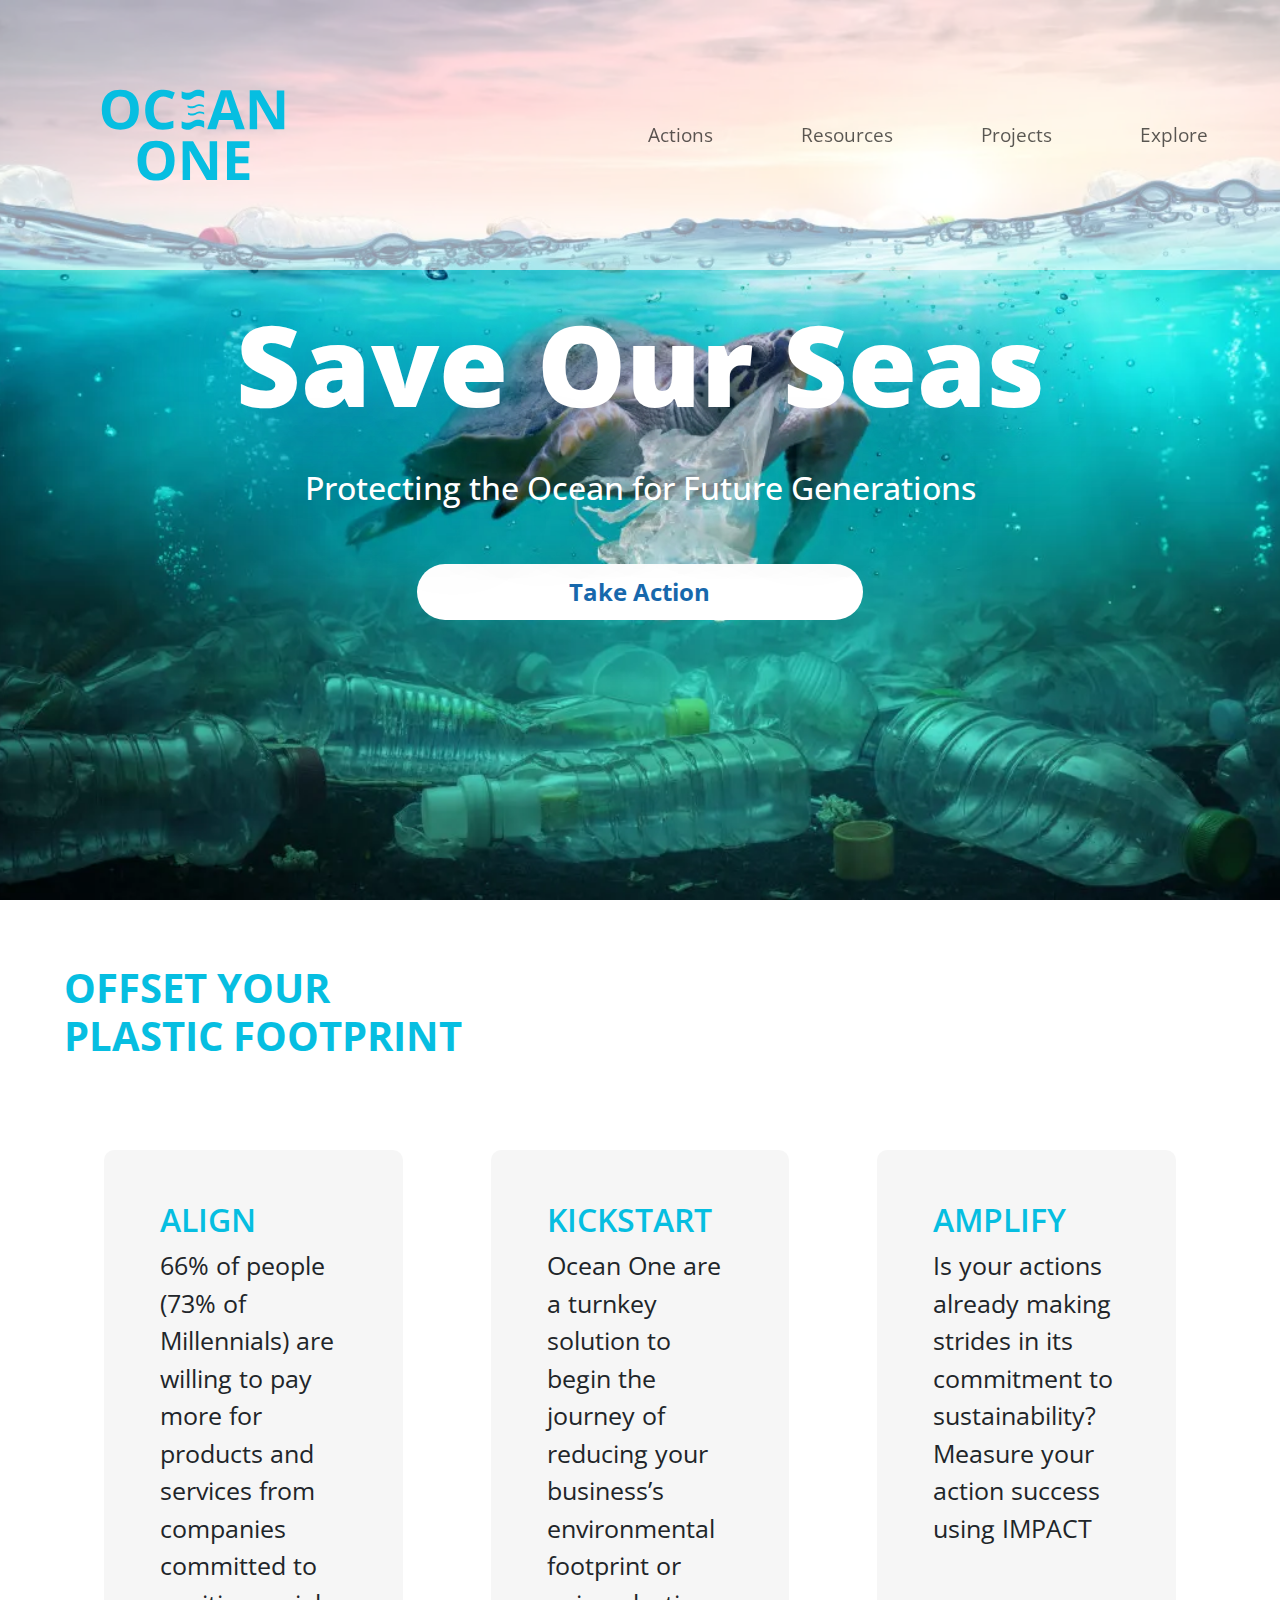
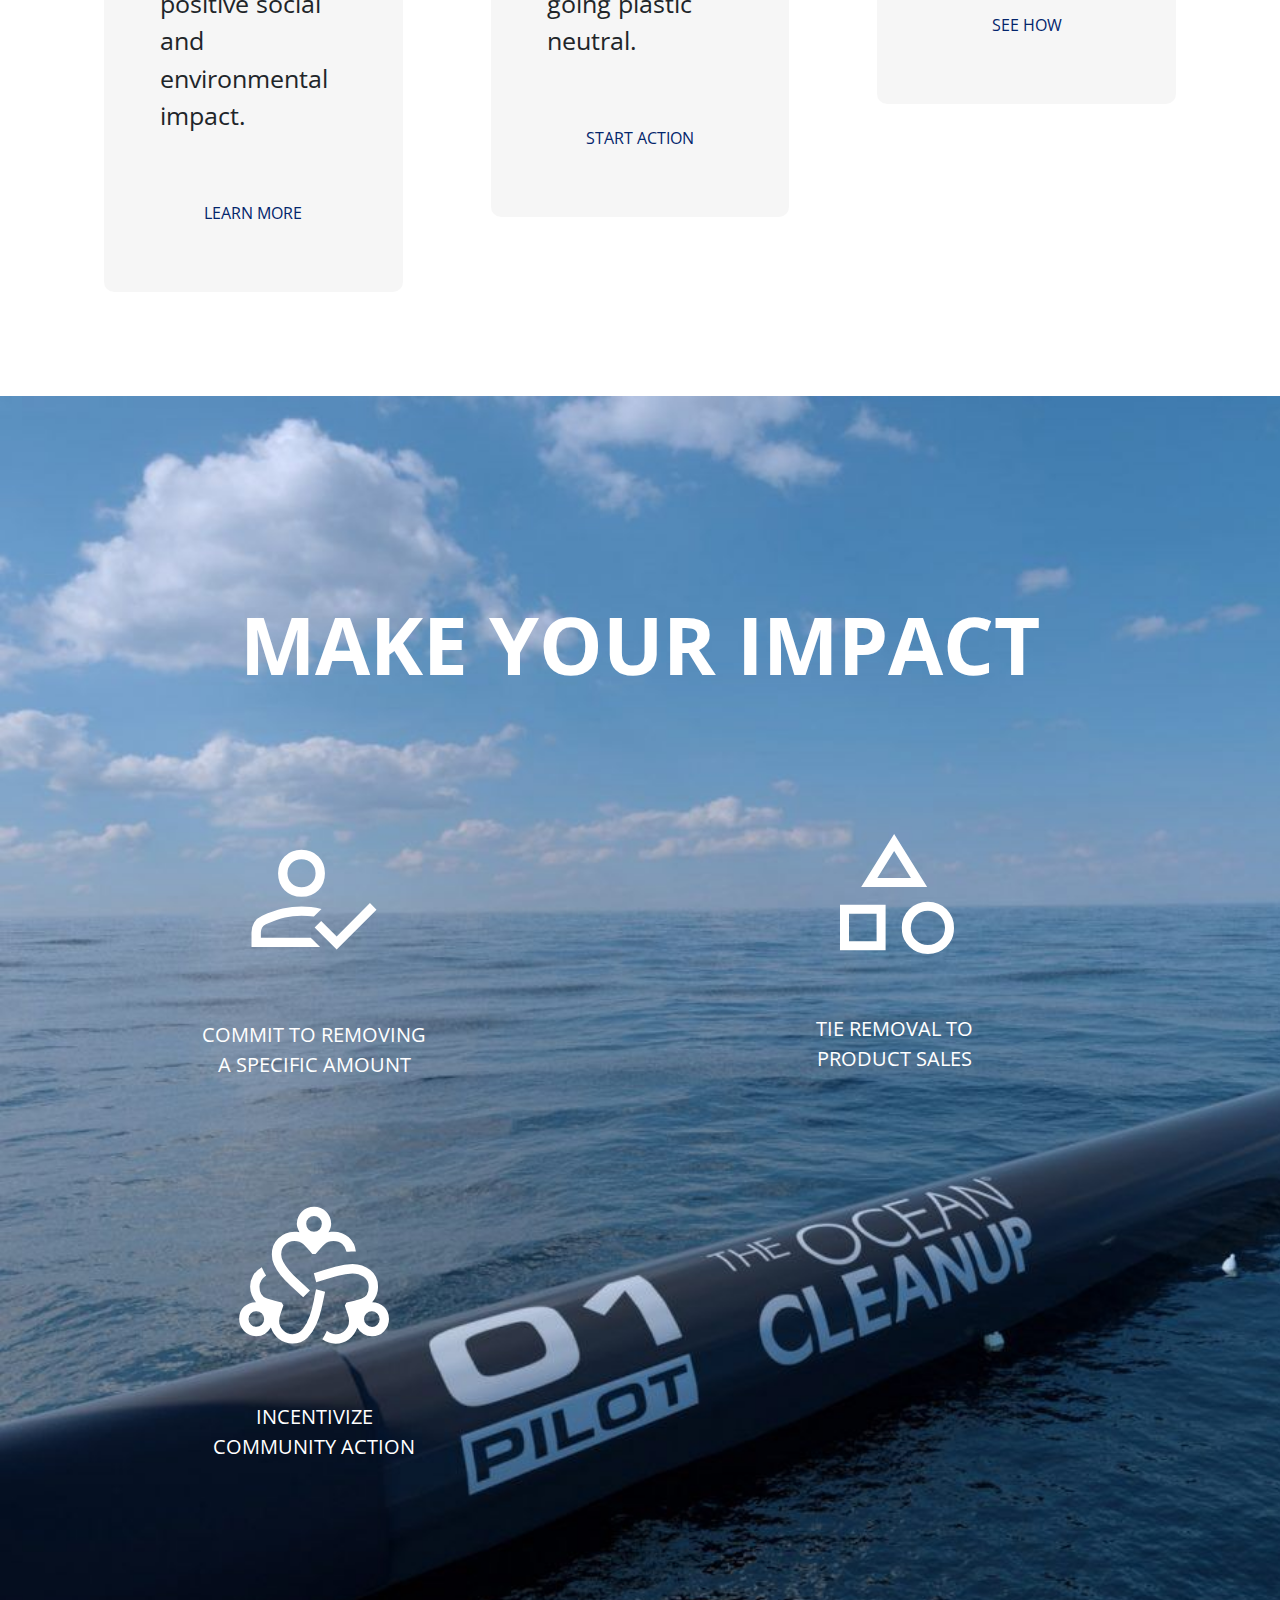
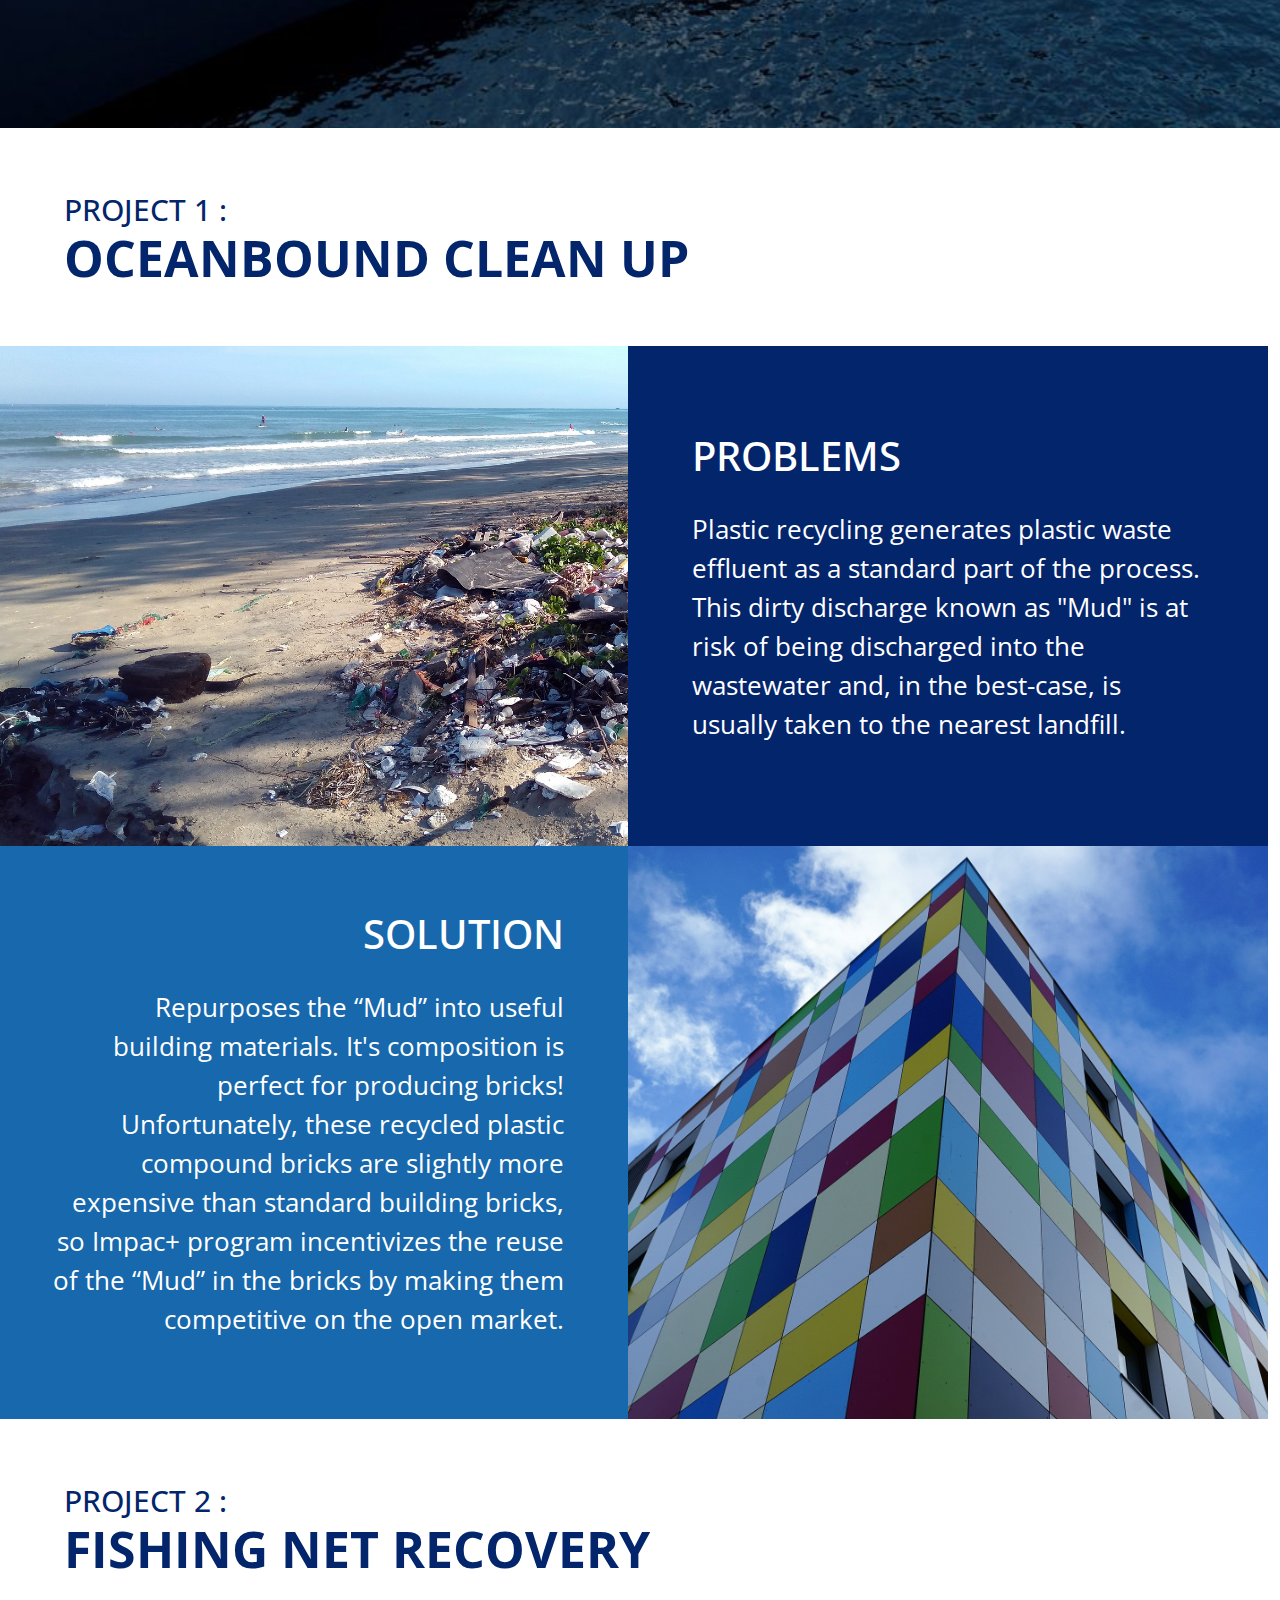
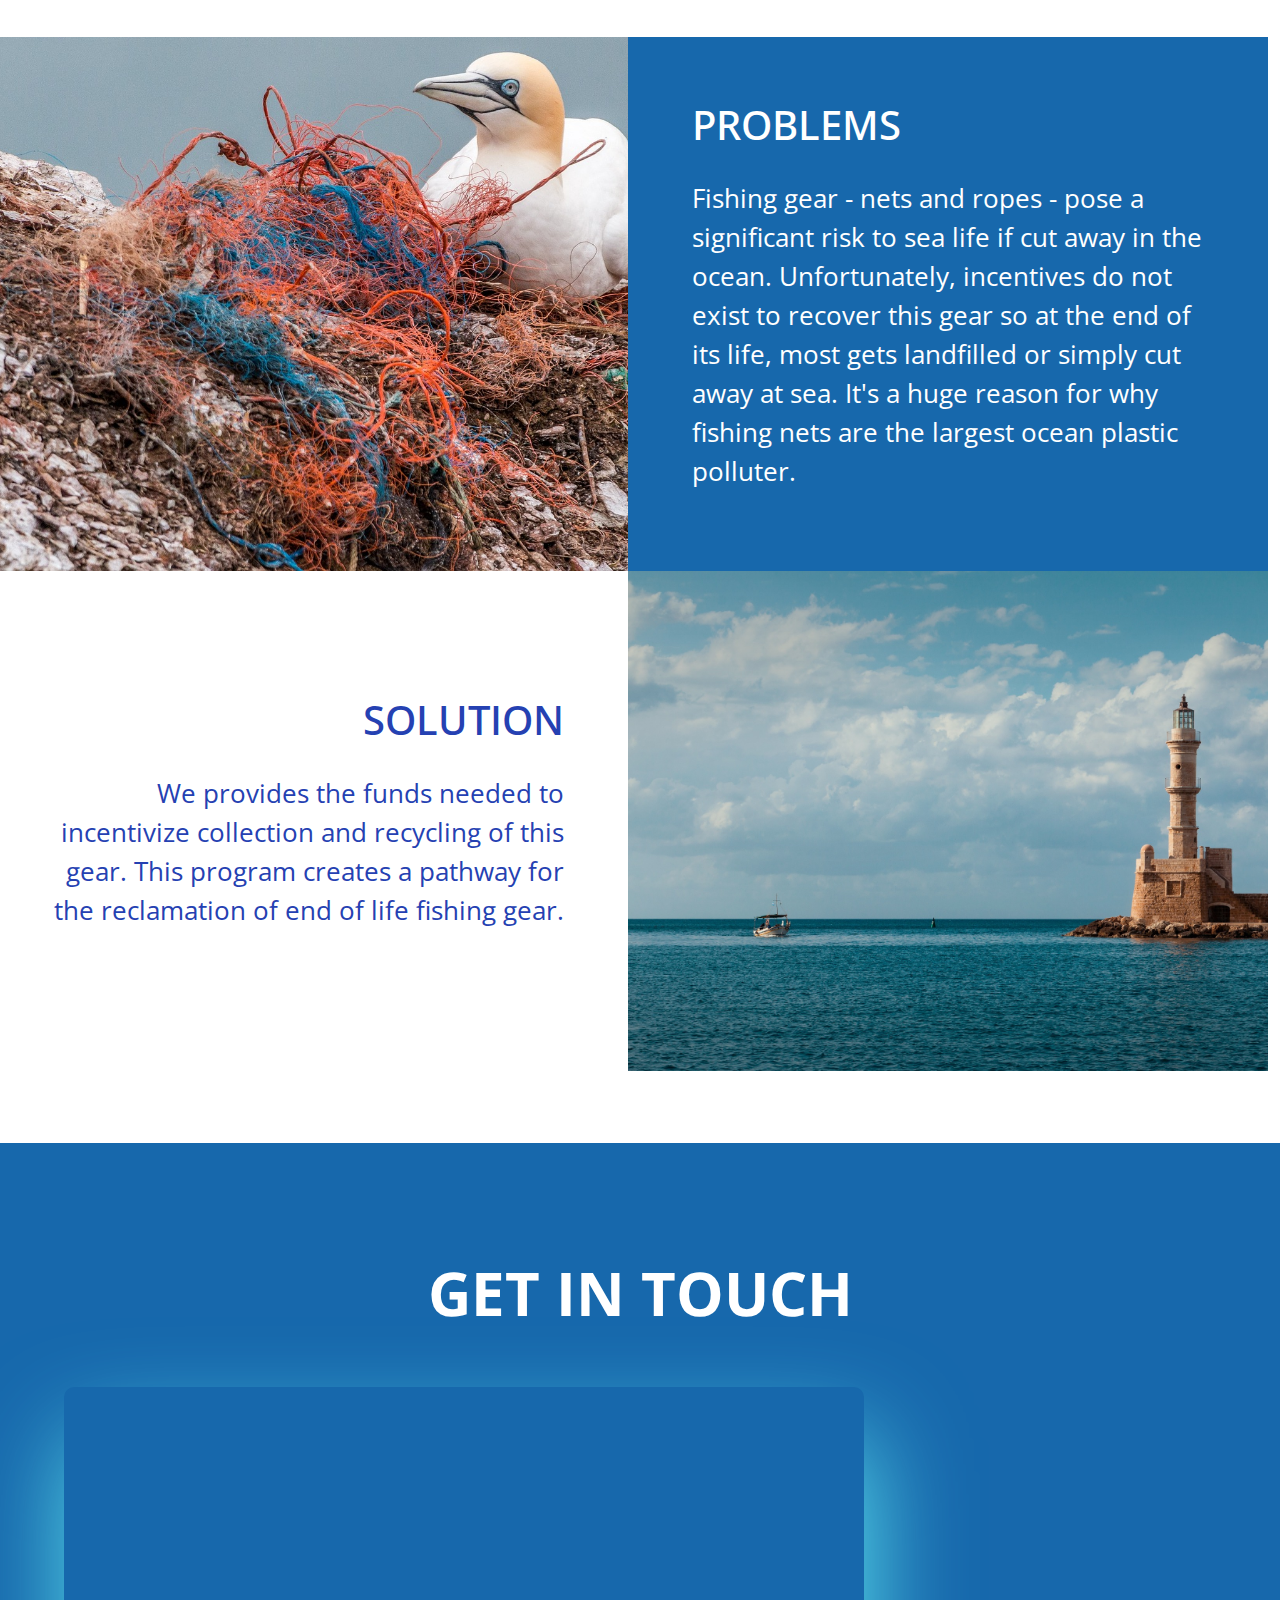
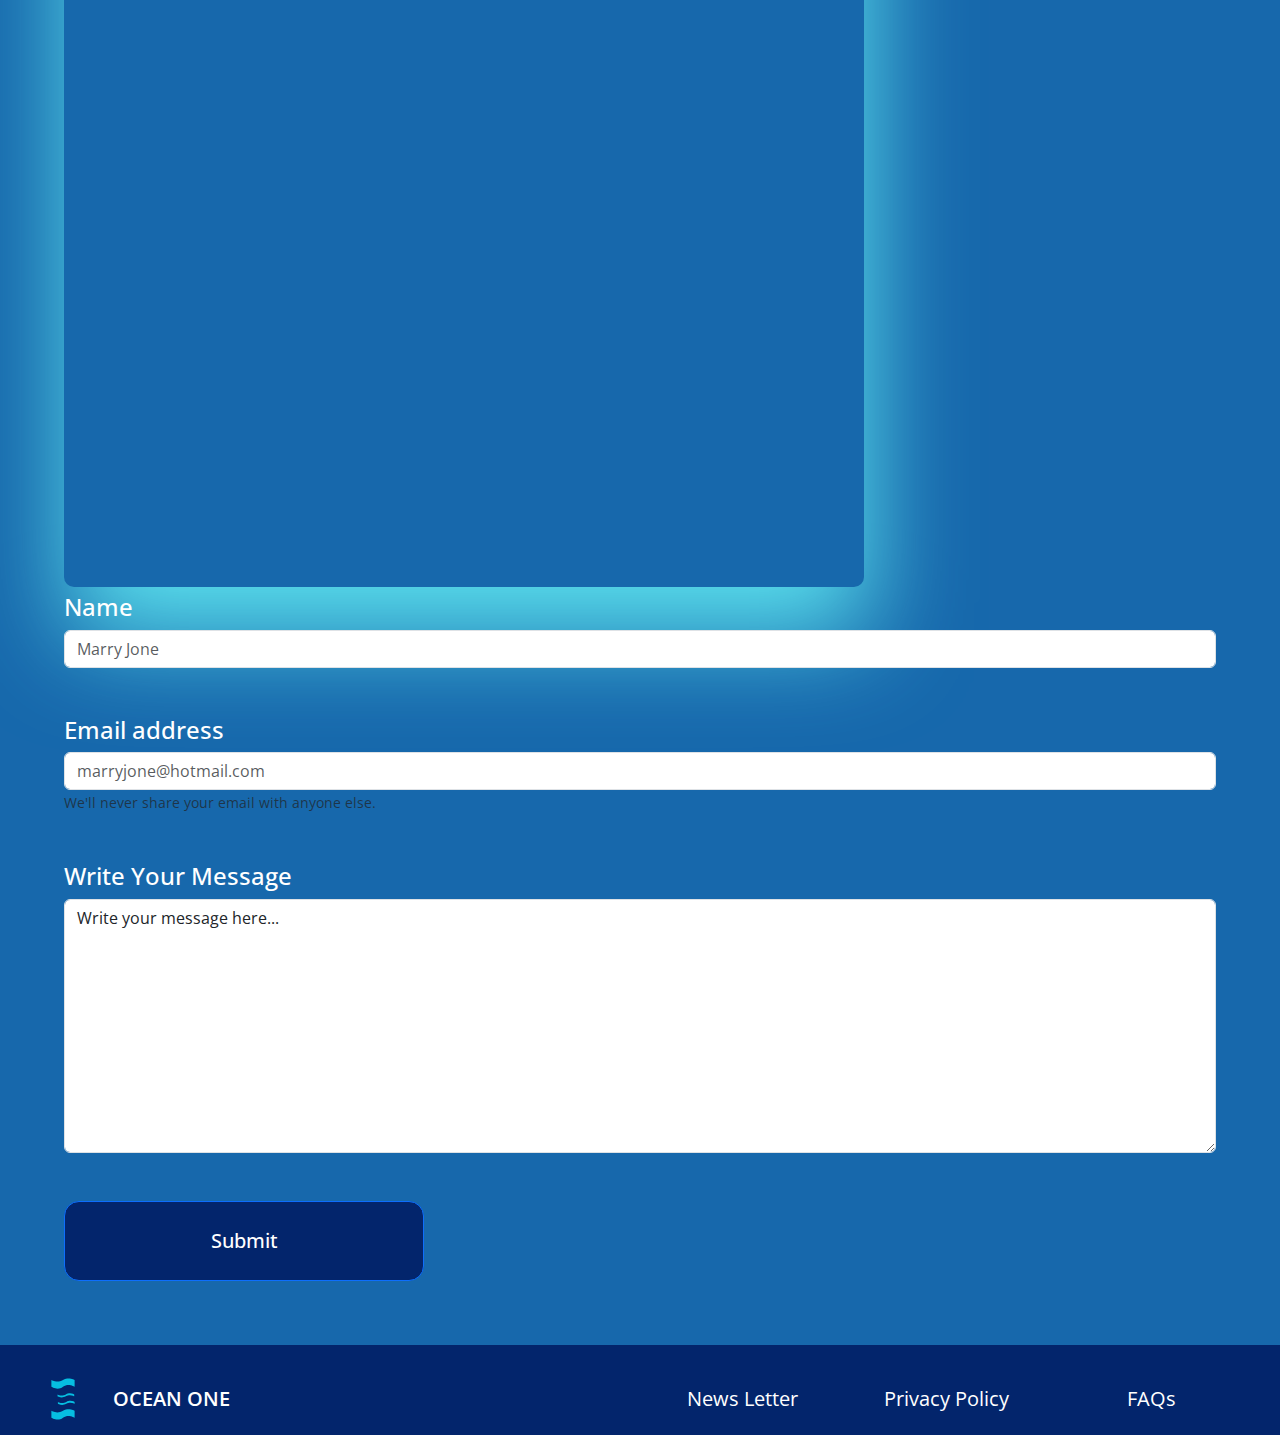
==== index.html @ 425c23d0 "initialize" ====
<!DOCTYPE html>
<html lang="en">

<head>
    <meta charset="UTF-8">
    <meta http-equiv="X-UA-Compatible" content="IE=edge">
    <meta name="viewport" content="width=device-width, initial-scale=1.0">

    <!-- Style -->
    <link rel="stylesheet" href="assets/bootstrap/css/bootstrap.min.css">
    <link rel="stylesheet" href="theme/landingPageStyle.css">
    <link rel="stylesheet" href="theme/section_2.css">
    <link rel="stylesheet" href="theme/section_3.css">
    <link rel="stylesheet" href="theme/section_4.css">
    <link rel="stylesheet" href="theme/section_5.css">
    <link rel="stylesheet" href="https://fonts.googleapis.com/css2?family=Material+Symbols+Outlined:opsz,wght,FILL,GRAD@20..48,100..700,0..1,-50..200" />

    <!-- Favicon -->
    <link rel="shortcut icon" href="assets/logo/small_logo.svg" type="image/x-icon">

    <!-- Font -->
    <link rel="preconnect" href="https://fonts.googleapis.com">
    <link rel="preconnect" href="https://fonts.gstatic.com" crossorigin>
    <link
        href="https://fonts.googleapis.com/css2?family=Open+Sans:ital,wght@0,300;0,400;0,500;0,600;0,700;0,800;1,300;1,400;1,500;1,600;1,700;1,800&display=swap"
        rel="stylesheet">
    <style>
        #my_navbar {
            overflow: hidden;
            background-color: #ffffff93;
            transition: 0.4s;
            position: fixed;
            width: 100%;
            top: 0;
            z-index: 99;
        }

        #my_navbar #logoOceanOne {
            height: 200px;
            transition: 0.4s;
        }
    </style>

    <title>Ocean One: Protecting the Ocean for Future Generations</title>

</head>

<body>
    <div class="sectionOne" id="screenHeight">
        <!-- Navbar -->
        <div class="oceanNavbar sticky-top">
            <nav class="navbar navbar-expand" id="my_navbar">
                <div class="nav navbar-nav">
                    <a class="navbar-brand" href="#">
                        <img src="assets/logo/Logo Ocean One.svg" alt="Ocean one" id="logoOceanOne">
                    </a>
                </div>
                <div class="nav navbar-nav costumMenu">
                    <a class="nav-item nav-link" href="#Actions">Actions</a>
                    <a class="nav-item nav-link" href="#Resources">Resources</a>
                    <a class="nav-item nav-link" href="#Projects">Projects</a>
                    <a class="nav-item nav-link" href="#Explore">Explore</a>
                </div>
            </nav>
        </div>


        <!-- Main Body Section One -->
        <div class="container" id="Home">
            <!-- persuasive Title -->
            <div class="headingBox">
                <div class="title">
                    <p>Save Our Seas</p>

                </div>

                <!-- Desc -->
                <div class="description">
                    <p>Protecting the Ocean for Future Generations</p>

                </div>
            </div>


            <!-- Button -->
            <a href="#Actions" style="text-decoration-line: none;">
                <button class="button">
                    <p>Take Action</p>
                </button>
            </a>
        </div>

    </div>

    <!-- Section Two -->
    <div class="sectionTwo" id="Actions">
        <h1 style="margin: 0 0 50px 0;">OFFSET YOUR <br>PLASTIC FOOTPRINT</h1>
        <div class="row justify-content-center align-items-start g-2">
            <div class="col">
                <button class="btncard">
                    <div class="card">
                        <div class="top">
                            <h2>ALIGN</h2>
                            <p>66% of people (73% of Millennials) are willing to
                                pay more for products and services from companies
                                committed to positive social and environmental impact.</p>
                        </div>
                        <div class="bottom">
                            <p>LEARN MORE</p>
                        </div>
                    </div>
                </button>
            </div>
            <div class="col">
                <button class="btncard">
                    <div class="card">
                        <div class="top">
                            <h2>KICKSTART</h2>
                            <p>Ocean One are a turnkey solution to begin the journey
                                of reducing your business’s environmental footprint
                                or going plastic neutral.</p>
                        </div>
                        <div class="bottom">
                            <p>START ACTION</p>
                        </div>
                    </div>
                </button>
            </div>

            <div class="col">
                <button class="btncard">
                    <div class="card">
                        <div class="top">
                            <h2>AMPLIFY</h2>
                            <p>Is your actions already making strides in its commitment
                                to sustainability? Measure your action success
                                using IMPACT</p>
                        </div>
                        <div class="bottom">
                            <p>SEE HOW</p>
                        </div>
                    </div>
                </button>
            </div>
        </div>
    </div>
    
    <!-- Section 3 -->
    <div class="sectionThree" id="Resources">
        
        <div class="row">
            <h1>MAKE YOUR IMPACT</h1>
        </div>
        <br>
        <br>
        <br>
        <div class="row justify-content-center align-items-between g-2">
            <div class="col">
                <a href="#">
                    <div class="card">
                        <div class="icon">
                            <img src="assets/img/how_to_reg_FILL0_wght400_GRAD0_opsz48.svg" 
                                alt="Regist Icon">
                        </div>
                        <br>
                        <br>
                        <p>
                            COMMIT TO REMOVING <br> A SPECIFIC AMOUNT
                        </p>
                    </div>
                </a>
                
            </div>
            <div class="col">
                <a href="#">
                    <div class="card">
                        <img src="assets/img/category_FILL0_wght400_GRAD0_opsz48.svg" 
                                alt="Product Icon">
                        <br>
                        <br>
                        <p>
                            TIE REMOVAL TO <br> PRODUCT SALES
                        </p>
                    </div>
                </a>
                
            </div>
            <div class="col">
                <a href="#">
                    <div class="card">
                        <img src="assets/img/diversity_2_FILL0_wght400_GRAD0_opsz48.svg" 
                                alt="Regist Icon">
                        <br>
                        <br>
                        <p>
                            INCENTIVIZE <br> COMMUNITY ACTION
                        </p>
                    </div>
                </a>
            </div>
        </div>
    </div>

    <!-- Section 4 -->
    <div class="sectionFour" id="Projects">
        <!-- Project 1 -->
        <div class="heading">
            <h1>PROJECT 1 : <br> <div class="bigger_h1">OCEANBOUND CLEAN UP</div>  </h1>
        </div>

        <div class="row">
            <div class="col img1"></div>
            <div class="col project l r1">
                <h2>PROBLEMS</h2>
                <p>Plastic recycling generates plastic waste effluent as a standard part 
                    of the process. This dirty discharge known as "Mud" is at risk of being 
                    discharged into the wastewater and, in the best-case, is usually taken 
                    to the nearest landfill.</p>
            </div>
        </div>
        <div class="row">
            <div class="col project r r2">
                <h2>SOLUTION</h2>
                <p>Repurposes the “Mud” into useful building materials. It's composition is 
                    perfect for producing bricks! Unfortunately, these recycled plastic 
                    compound bricks are slightly more expensive than standard building 
                    bricks, so Impac+ program incentivizes the reuse of the “Mud” in 
                    the bricks by making them competitive on the open market.</p>
            </div>
            <div class="col img2"></div>
        </div>

        <!-- Project 2 -->
        <div class="heading">
            <h1>PROJECT 2 : <br> <div class="bigger_h1">FISHING NET RECOVERY</div>  </h1>
        </div>

        <div class="row">
            <div class="col img3"></div>
            <div class="col project l r3">
                <h2>PROBLEMS</h2>
                <p>Fishing gear - nets and ropes - pose a significant risk to sea life if 
                    cut away in the ocean. Unfortunately, incentives do not exist to recover 
                    this gear so at the end of its life, most gets landfilled or simply 
                    cut away at sea. It's a huge reason for why fishing nets are the largest 
                    ocean plastic polluter.</p>
            </div>
        </div>
        <div class="row">
            <div class="col project r r4">
                <h2>SOLUTION</h2>
                <p>We provides the funds needed to incentivize collection and recycling of 
                    this gear. This program creates a pathway for the reclamation of end 
                    of life fishing gear.</p>
            </div>
            <div class="col img4"></div>
        </div>
    </div>

    <br>
    <br>
    <br>

    <!-- Section 5 -->
    <div class="sectionFive" id="Explore">
        <div class="title">
            <h1>GET IN TOUCH</h1>
        </div>

        <div class="row">
            <div class="col">
                <iframe src="https://www.google.com/maps/embed?pb=!1m18!1m12!1m3!1d253862.07591608533!2d106.56645034215134!3d-6.184928810497612!2m3!1f0!2f0!3f0!3m2!1i1024!2i768!4f13.1!3m3!1m2!1s0x2e69f428c455d5cd%3A0x1813f5f9363bcd6!2sCoordinating%20Ministry%20for%20Maritime%20%26%20Investment%20Affairs!5e0!3m2!1sen!2sid!4v1683366773377!5m2!1sen!2sid" 
                    width="800" 
                    height="800" 
                    style="border:0;" 
                    allowfullscreen="" 
                    loading="lazy" 
                    referrerpolicy="no-referrer-when-downgrade">
                </iframe>
            </div>

            <div class="col">
                <form>
                    <div class="form-group">
                        <label for="Name"><h2>Name</h2></label>
                        <input type="text" class="form-control" placeholder="Marry Jone">
                    </div>
                    <br><br>

                    <div class="form-group">
                      <label for="Email"><h2>Email address</h2></label>
                      <input type="email" class="form-control" id="Email" 
                      aria-describedby="emailHelp" placeholder="marryjone@hotmail.com">
                      <small id="emailHelp" 
                      class="form-text text-muted"
                      >We'll never share your email with anyone else.</small>
                    </div>
                    <br><br>

                    <div class="form-group">
                        <label for="Message"><h2>Write Your Message</h2> </label>
                        <textarea name="Message" 
                            class="form-control"
                            id="Message" 
                            cols="30" 
                            rows="10"
                            form="contactUsForm">Write your message here...
                        </textarea>
                    </div>
                    <br><br>

                    <button type="submit" class="btn btn-primary"><p>Submit</p></button>

                  </form>
            </div>
        </div>
    </div>
    <div class="footer">
        <div class="row">
            <div class="col">
                <div class="Brand">
                    <div class="logo">
                        <img src="assets/logo/small_logo.svg" alt="">
                    </div>
                    <p>OCEAN ONE</p>
                </div>
            </div>
            <div class="col">
                <div class="row">
                    <div class="col">
                        <div class="menu">
                            <a href="#">
                                <p>News Letter</p>
                            </a>
                        </div>
                    </div>
                    <div class="col">
                        <div class="menu">
                            <a href="#">
                                <p>Privacy Policy</p>
                            </a>
                        </div>
                    </div>
                    <div class="col">
                        <div class="menu">
                            <a href="#">
                                <p>FAQs</p>
                            </a>
                        </div>
                    </div>
                </div>
            </div>
        </div>
    </div>



    <!-- Script -->
    <script>
        let screeenHeight = screen.height;
        document.getElementById("screenHeight").style.height = screeenHeight + "px";

        window.onscroll = function () { scrollFunction() };

        function scrollFunction() {
            if (document.body.scrollTop > 80 || document.documentElement.scrollTop > 80) {
                document.getElementById("my_navbar").style.paddingTop = "0px";
                document.getElementById("my_navbar").style.paddingBottom = "0px";
                document.getElementById("my_navbar").style.backgroundColor = "#ffffff";

                document.getElementById("logoOceanOne").style.height = "70px";
            } else {
                document.getElementById("my_navbar").style.paddingTop = "30px";
                document.getElementById("my_navbar").style.paddingBottom = "30px";
                document.getElementById("my_navbar").style.backgroundColor = "#ffffff93";


                document.getElementById("logoOceanOne").style.height = "200px";
            }
        }


    </script>
</body>

</html>
---- theme/landingPageStyle.css ----
:root {
    --RoyalBlue: #03256c;
    --PersianBlue: #2541B2;
    --GreenBlue: #1768AC;
    --Aero: #06BEE1;
    --White: #FFFFFF;
}

* {
    font-family: 'Open Sans', sans-serif;
}

.oceanNavbar{
    background-color: rgba(255, 255, 255, 0.577);
    z-index: 3;
}

.oceanNavbar .navbar{
    width: 100%;
    justify-content: space-between;
    padding: 30px;
    padding-left: 5%;
    padding-right: 5%;
}

.oceanNavbar .navbar .costumMenu{
    width: 50%;
    justify-content: space-between;
    font-size: larger;
}

.oceanNavbar .navbar .costumMenu a:hover{
    color: var(--Aero);
    transition: 0.4s;
}

.sectionOne {
    background-image: url("../assets/img/ocean-plastic.webp");
    background-repeat: no-repeat;
    background-position: top;
    background-size: cover;
    width: 100%;

    display: flex;
    align-items: center;
    justify-content: center;
}


.sectionOne .container{
    color: var(--White);
}

.sectionOne .container .title{
    text-align: center;
    font-weight: 700;
    font-size: 3rem;
    text-shadow: 2px 2px 100px var(--RoyalBlue);
}

.sectionOne .container .description{
    text-align: center;
    font-weight: 500;
    font-size: 1rem;
    text-shadow: 2px 2px 100px var(--RoyalBlue);
    
}

.sectionOne .container .button{
    padding: 10px;
    width: 40%;
    background: var(--White);
    color: var(--GreenBlue);
    border-radius: 30px;
    border: 0px;
    margin-top: 4svw;
    margin-left: auto;
    margin-right: auto;
    text-align: center;
    display: block;
}

.sectionOne .container .button:hover{
    background: var(--Aero);
    color: var(--White);
    transition: 0.3s;
}

.sectionOne .container .button p{
    margin: 0;
    font-weight: 700;
    font-size: 1.5rem;
    
}

@media (min-width: 750px){
    .sectionOne .container .title{
        text-align: center;
        font-weight: 700;
        font-size: 5rem;
        text-shadow: 2px 2px 100px var(--RoyalBlue);
    }
    
    .sectionOne .container .description{
        text-align: center;
        font-weight: 500;
        font-size: 2rem;
        text-shadow: 2px 2px 100px var(--RoyalBlue);
        
    }
}

@media (min-width: 1000px){
    .sectionOne .container .title{
        text-align: center;
        font-weight: 800;
        font-size: 7rem;
        text-shadow: 2px 2px 100px var(--RoyalBlue);
    }
    
    .sectionOne .container .description{
        text-align: center;
        font-weight: 500;
        font-size: 2rem;
        text-shadow: 2px 2px 100px var(--RoyalBlue);
        
    }
}

.material-symbols-outlined {
    font-variation-settings:
    'FILL' 0,
    'wght' 400,
    'GRAD' 0,
    'opsz' 48
  }
---- theme/section_2.css ----
:root {
    --RoyalBlue: #03256c;
    --PersianBlue: #2541B2;
    --GreenBlue: #1768AC;
    --Aero: #06BEE1;
    --White: #FFFFFF;
}

* {
    font-family: 'Open Sans', sans-serif;
}

.sectionTwo{
    width: 100%;
    padding: 5%;
}

.sectionTwo h1 {
    font-weight: 700;
    color: var(--Aero);
}

.sectionTwo h2 {
    font-weight: 600;
    color: var(--Aero);
}

.sectionTwo .btncard{
    height: fit-content;
    background-color: #f0f0f098;
    border: 0;
    border-radius: 10px;
    
    margin: 40px;    
    
}

.sectionTwo .btncard:hover{
    transition: 0.7s;
    background-color: var(--White);
}

.sectionTwo .btncard .card{
    text-align: left;
    background-color: transparent;
    border: 0;
    padding: 50px;
    height: fit-content;
    display: flex wrap;
    justify-content: space-between;

    min-height: 500px;

}

.sectionTwo .btncard .card .top{
    font-size: 25px;
    margin-bottom: 50px;
}

.sectionTwo .btncard .card .bottom{
    text-align: center;
    color: var(--RoyalBlue);
}

.sectionTwo .card p.desc{
    text-align: center;
}
---- theme/section_3.css ----
:root {
    --RoyalBlue: #03256c;
    --PersianBlue: #2541B2;
    --GreenBlue: #1768AC;
    --Aero: #06BEE1;
    --White: #FFFFFF;
}

* {
    font-family: 'Open Sans', sans-serif;
}

.sectionThree{
    background: url("../assets/img/OceanCleanUp.jpg");
    background-size: cover;
    background-repeat: no-repeat;

    padding: 5%;
    padding-top: 200px;
    padding-bottom: 200px;

    display: flex;
    justify-content: center;
    align-items: center;
    flex-direction: column;

}

.sectionThree h1{
    color: var(--White);
    font-weight: 700;
    font-size: 5rem;
}

.sectionThree .card{
    background-color: transparent;
    border: 0;
    align-content: center;
    text-align: center;
    padding: 50px;
    width: 500px;
    border-radius: 10px;
}

.sectionThree .card:hover{
    background-color: #ffffff20;
    transition: 0.5s;
}

.sectionThree .card p{
    font-size: 20px;
    color: var(--White);
}

.sectionThree a {
    text-decoration: none; 
}



.sectionThree .row{
    display: flex;
    align-content: stretch;
    justify-content: space-evenly;
}

.icon{
    fill: var(--White);
}
---- theme/section_4.css ----
:root {
    --RoyalBlue: #03256c;
    --PersianBlue: #2541B2;
    --GreenBlue: #1768AC;
    --Aero: #06BEE1;
    --White: #FFFFFF;
}

* {
    font-family: 'Open Sans', sans-serif;
}

.sectionFour{
    background-color: var(--White);
    padding: 0;
    width: 100%;
}

.sectionFour .row{
    min-height: 500px;
    width: 100%;
    display: flex;
    flex-wrap: nowrap;
}

.sectionFour .col{
    display: flex;
    flex-flow: column wrap;
    align-content: center;
    justify-content: center;
    padding: 5%;
}

.sectionFour .heading{
    padding: 5%;
    padding-bottom: 50px;
}

.sectionFour h1{
    color: var(--RoyalBlue);
    font-weight: 500;
    font-size: 30px;
}

.sectionFour h1 .bigger_h1{
    color: var(--RoyalBlue);
    font-weight: 700;
    font-size: 50px;
}

.sectionFour h2 {
    margin-bottom: 30px;
    font-weight: 550;
    font-size: 40px;
}

.project{
    width: 100%;
    color: var(--White);
    font-size: 26px;
}

.r{
    text-align: right;
}

.l{
    text-align: left;
}

.r1{background-color: var(--RoyalBlue);}
.r2{background-color: var(--GreenBlue);}
.r3{background-color: var(--GreenBlue);}
.r4{
    background-color: var(--White);
    color: var(--PersianBlue);
}

.img1{
    background: url(../assets/img/pollution-g59bf15a02_1920.jpg);
    background-repeat: no-repeat;
    background-size: cover;
}

.img2{
    background: url(../assets/img/brick_4k-g2e45e7101_1920.jpg);
    background-repeat: no-repeat;
    background-size: cover;
}

.img3{
    background: url(../assets/img/safety-net-g980630d9d_1280.jpg);
    background-repeat: no-repeat;
    background-size: cover;
}

.img4{
    background: url(../assets/img/lighthouse-g6a653c1ff_1920.jpg);
    background-repeat: no-repeat;
    background-size: cover;
}
---- theme/section_5.css ----
:root {
    --RoyalBlue: #03256c;
    --PersianBlue: #2541B2;
    --GreenBlue: #1768AC;
    --Aero: #06BEE1;
    --White: #FFFFFF;
}

* {
    font-family: 'Open Sans', sans-serif;
}

.sectionFive{
    background-color: var(--GreenBlue);
    color: white;
    padding: 5%;
}

.sectionFive h1{
    font-weight: 700;
    font-size: 60px;
}

.sectionFive .title{
    width: 100%;
    padding: 50px;
    text-align: center;
}

.sectionFive iframe{
    box-shadow: 5px 50px 100px #5ce2ee;
    border-radius: 10px;
}

.sectionFive h2{
    font-size: 24px;
}

.sectionFive button{
    font-size: 20;
    padding: 24px;
    width: 360px;
    border-radius: 15px;
    background-color: var(--RoyalBlue);
}

.sectionFive button:hover{
    background-color: var(--Aero);
    transition: 0.5s;
}

.sectionFive button p{
    margin: 0px;
    font-size: 20px;
    font-weight: 500;
}

.footer{
    padding: 3%;
    padding-bottom: 4%;
    background-color: var(--RoyalBlue);
    height: 5rem;
    color: white;
    font-size: 20px;
}

.footer .row{
    align-self: center;
}

.footer .Brand{
    display: flex;
    flex-direction: row;
    align-content: center;
    align-self: center;
}

.footer .Brand p{
    font-weight: 600;
    margin: 0;
    margin-left: 25px;
}

.footer .logo{
    width: 50px;
    height: 50px;
}

.footer .logo img{
    z-index: 99;
    position: relative;
    transform: translateY(-10px);
}

.footer .menu{
    text-align: center;
}

.footer .menu a{
    text-decoration: none;
    color: white;
}

.footer .menu a:hover{
    text-decoration: none;
    color: var(--Aero);
}
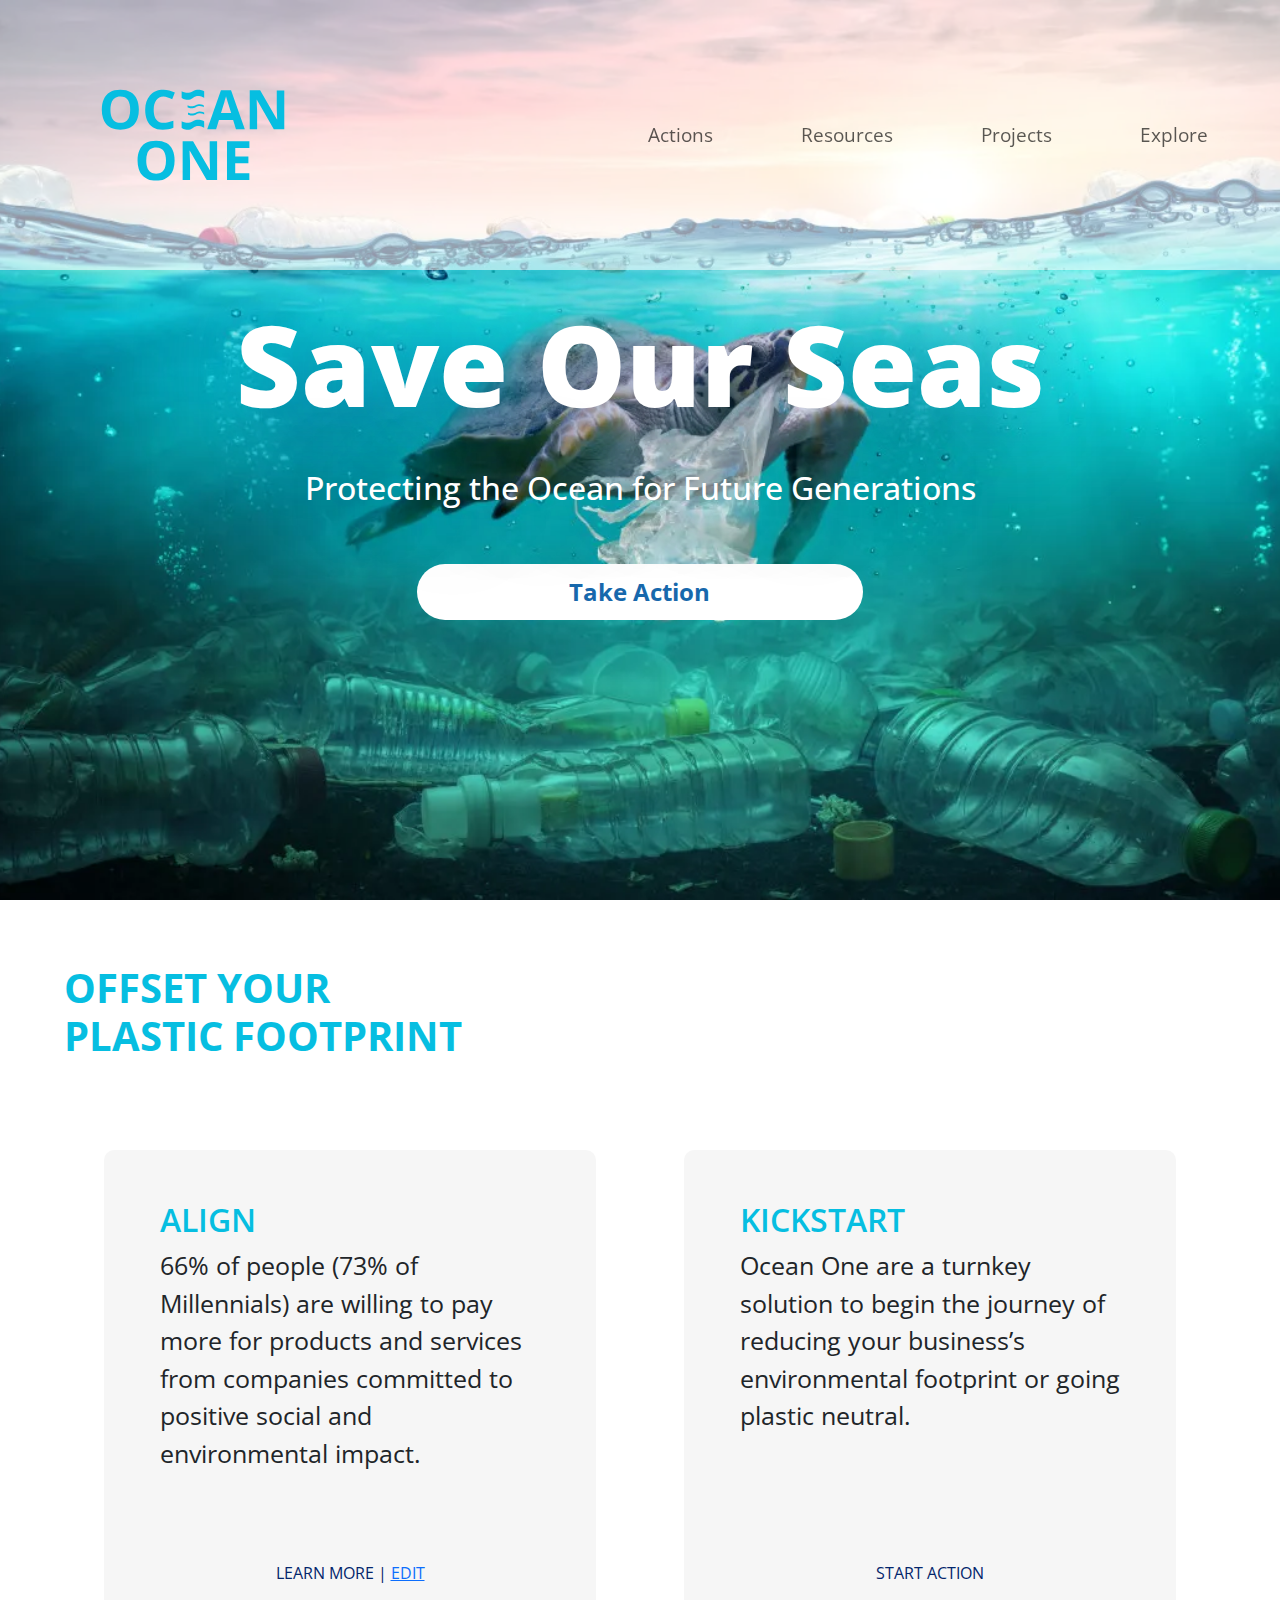
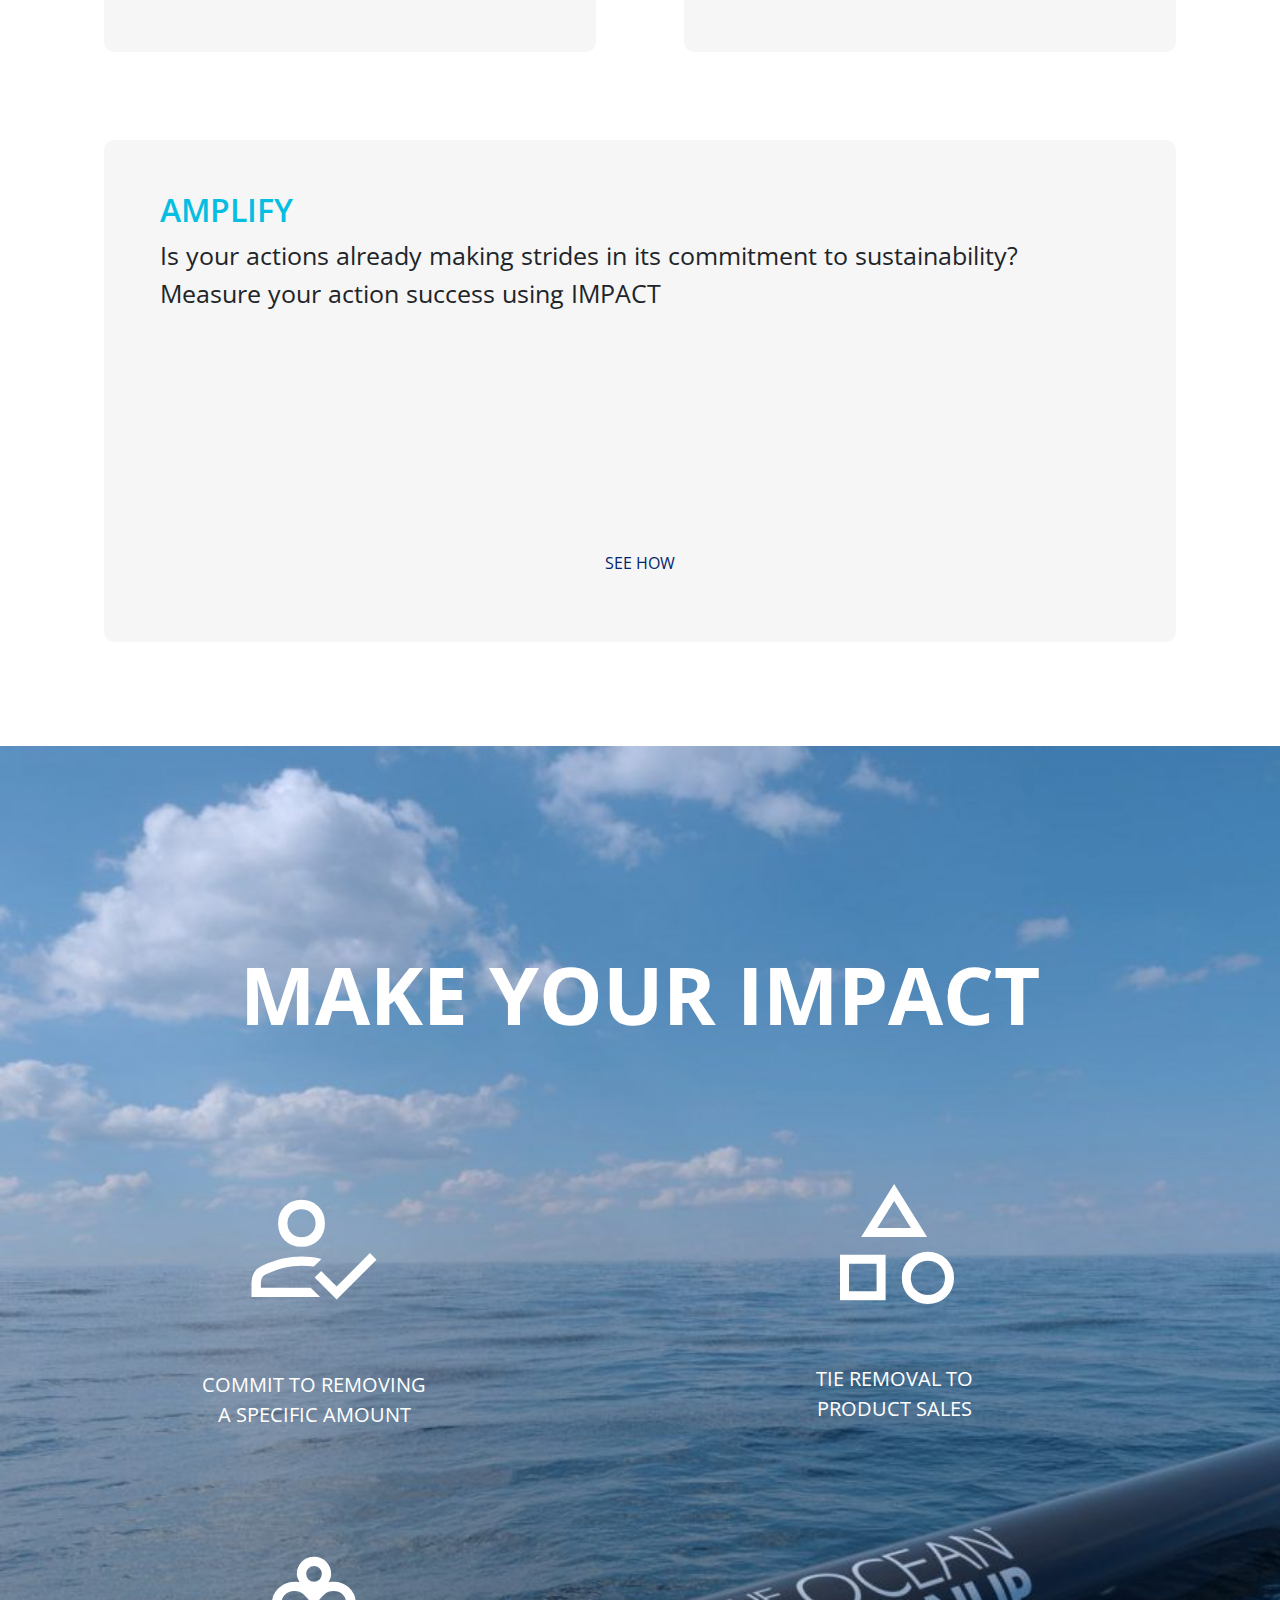
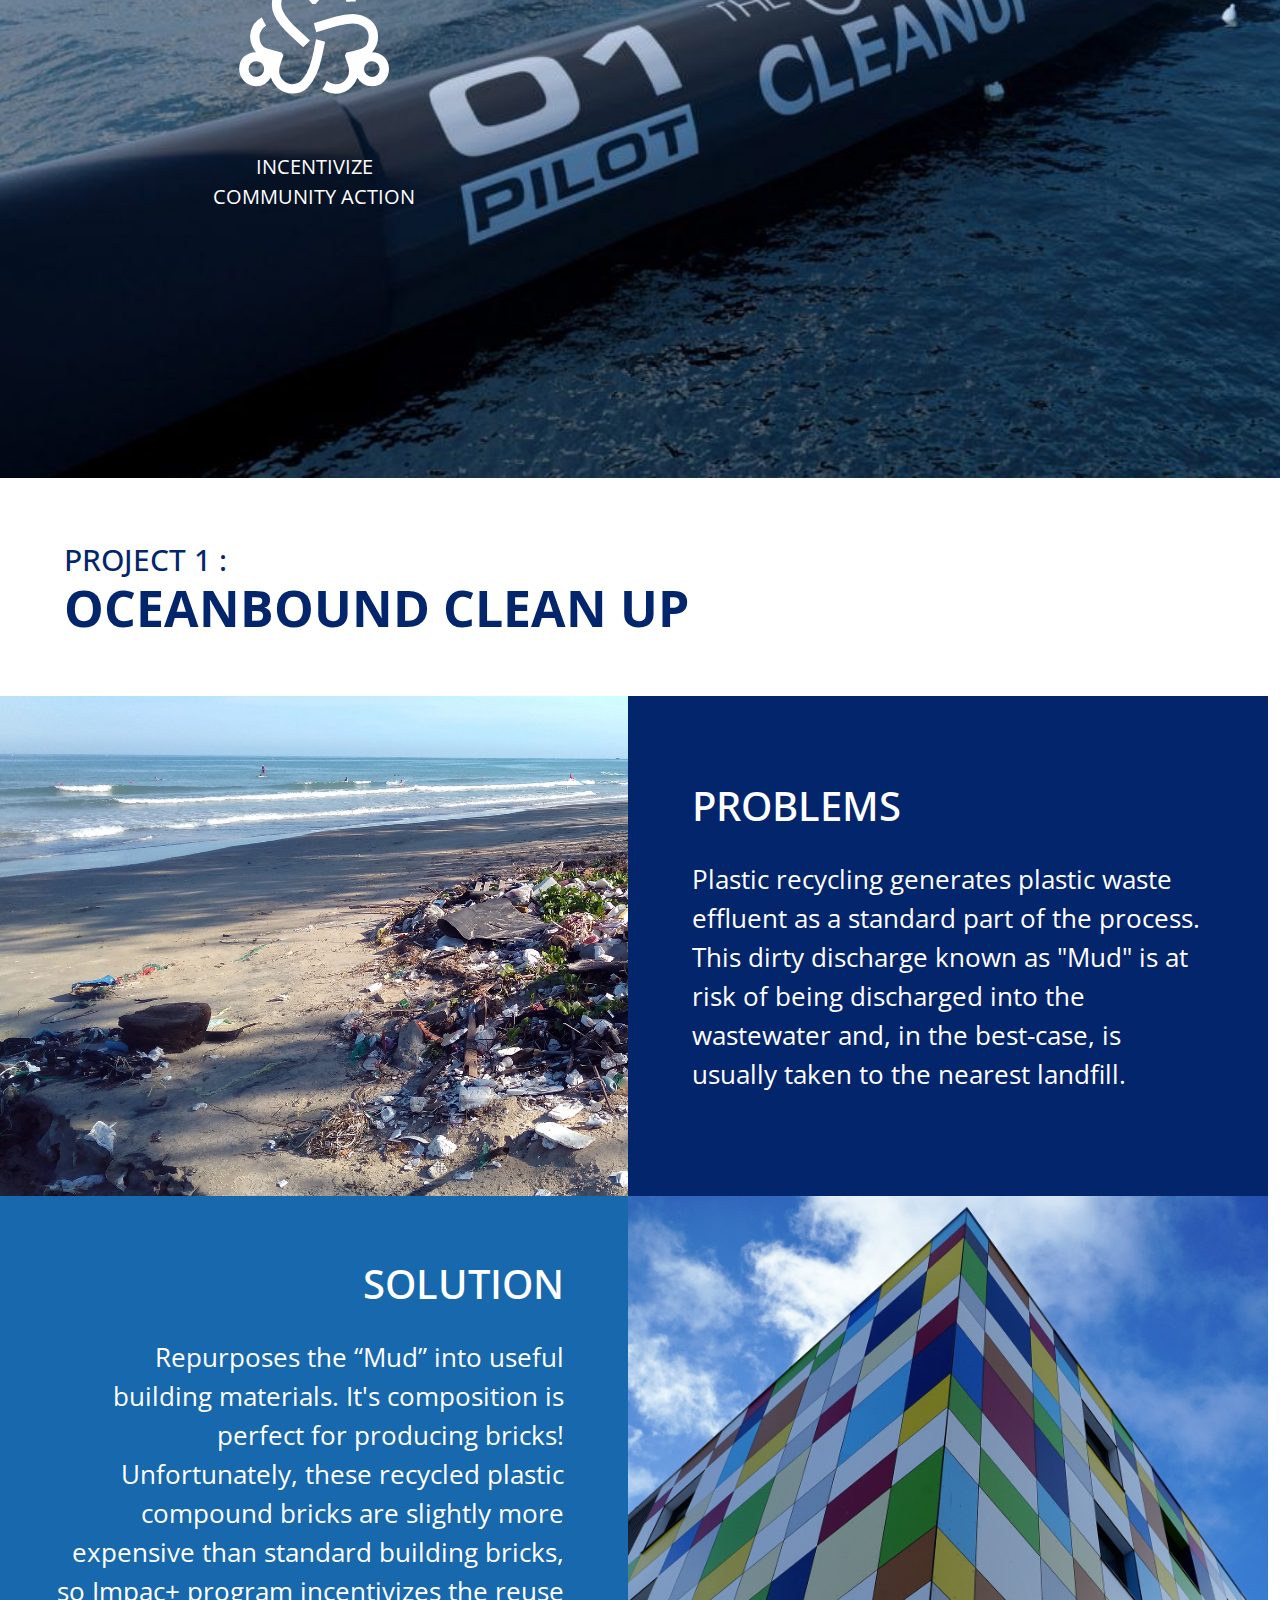
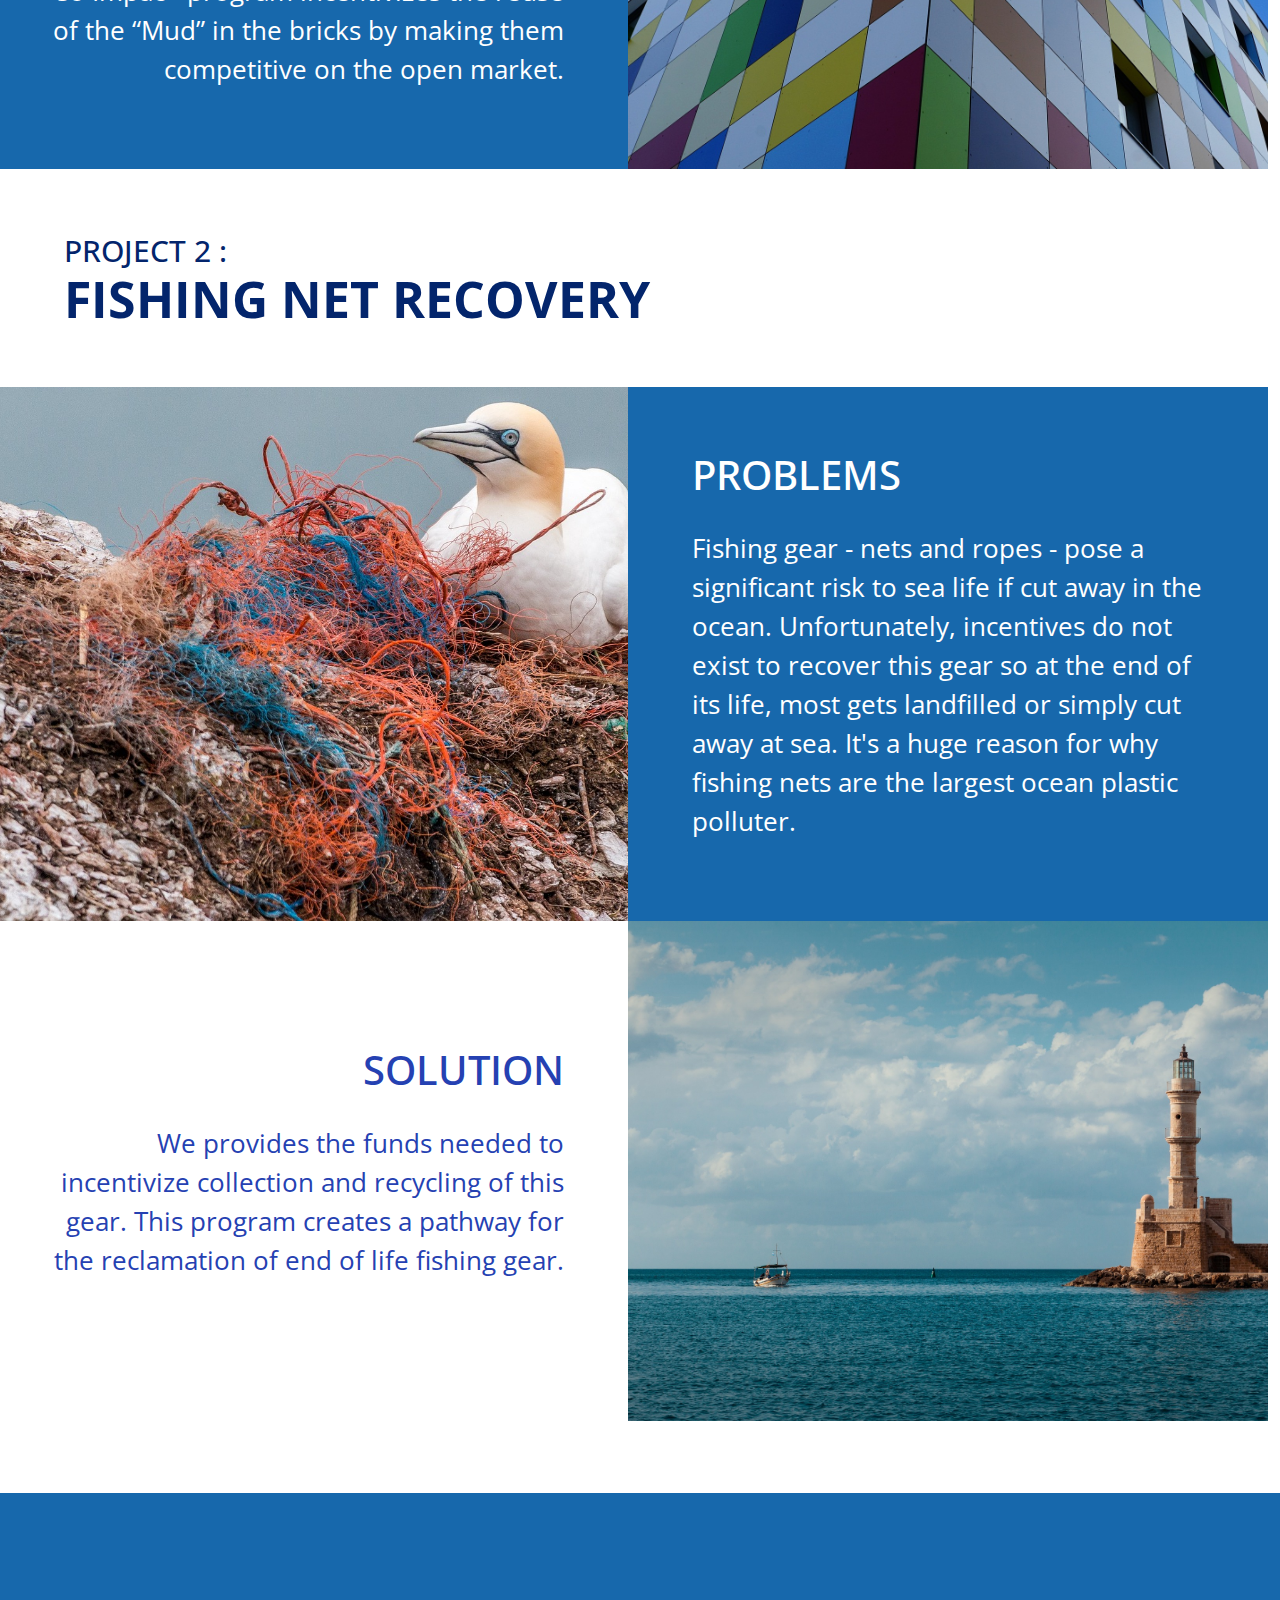
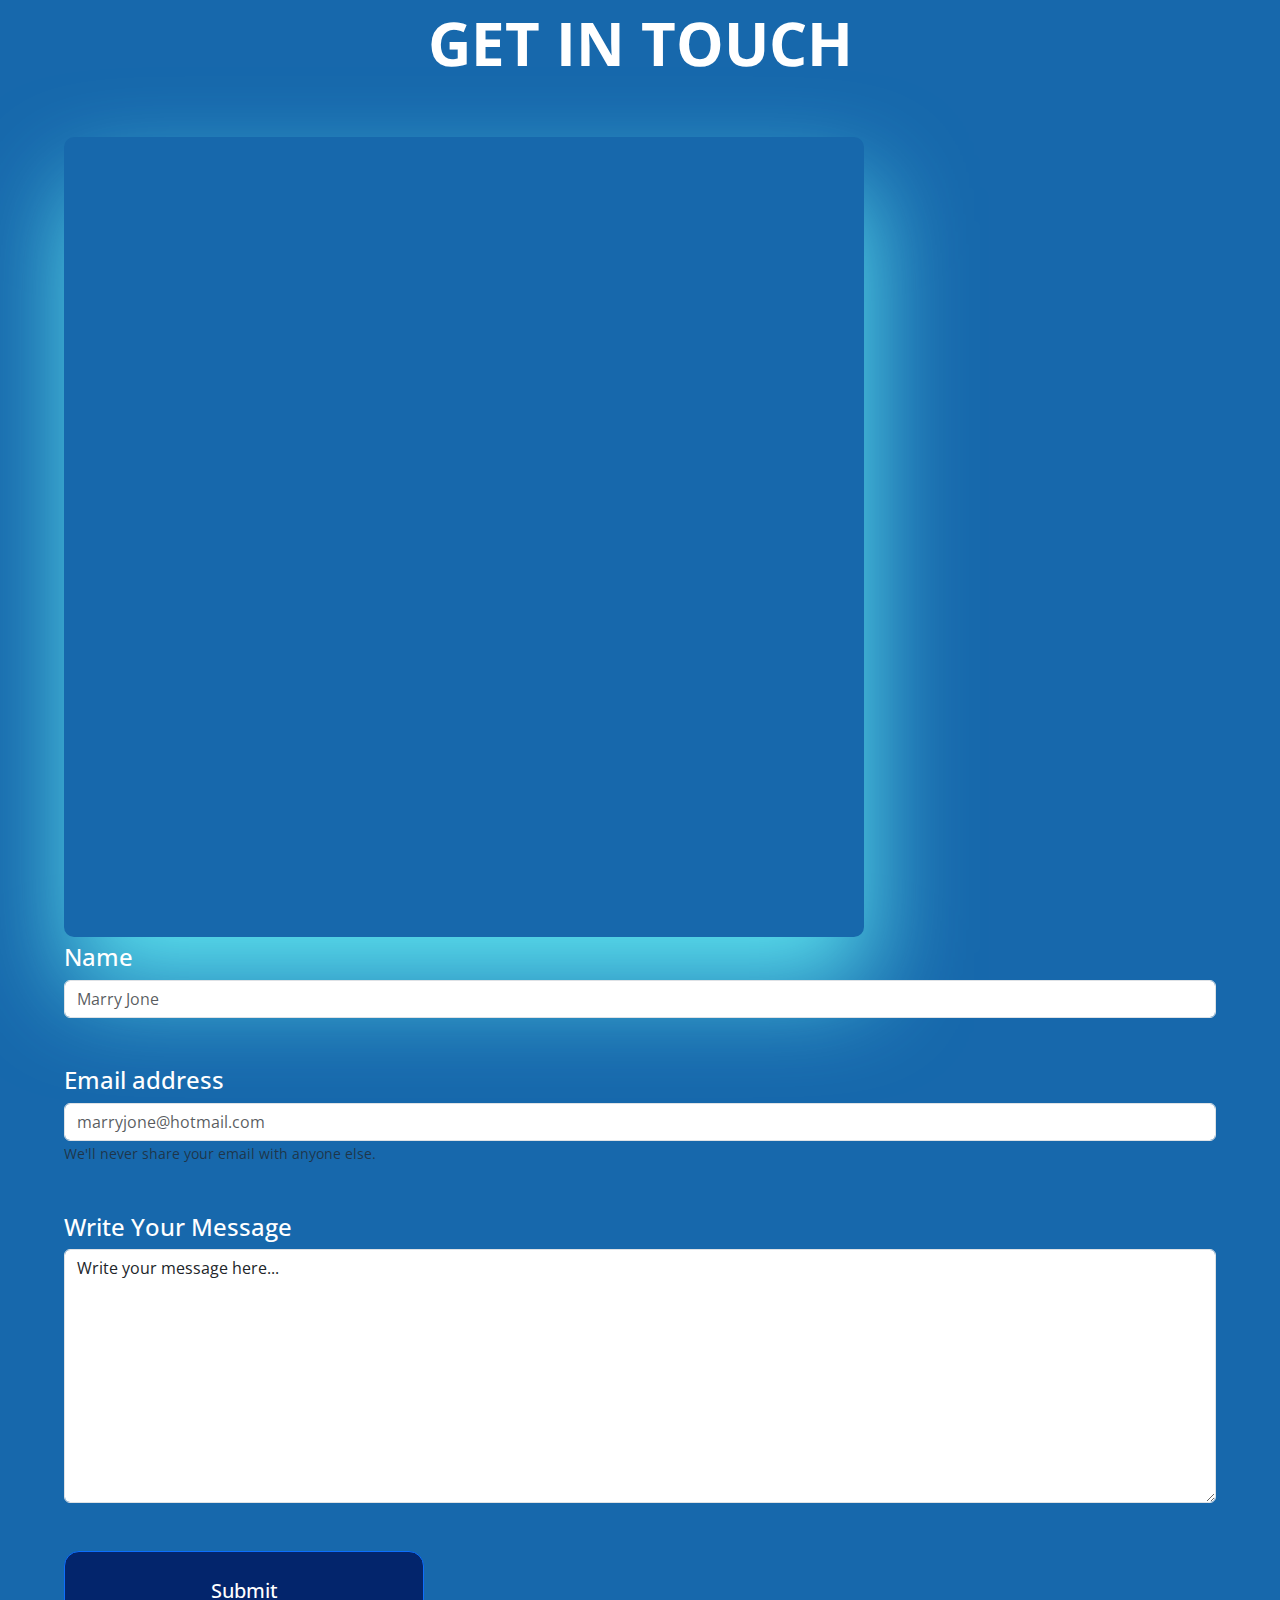
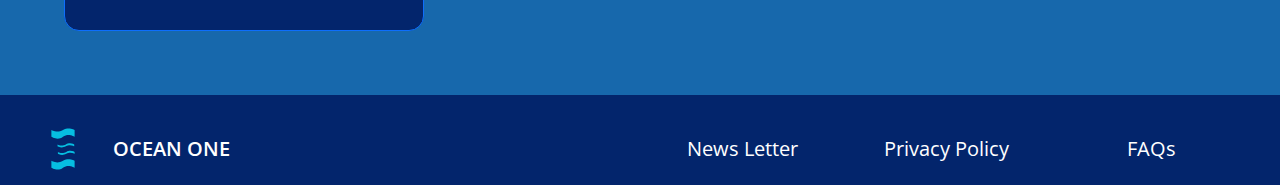
==== commit d44fd13e: "update" ====
--- a/index.html
+++ b/index.html
@@ -41,6 +41,11 @@
         }
     </style>
 
+    <script src="/tweak/javascript/tweak.js"></script>
+    <script>
+        defaultAlign();
+    </script>
+
     <title>Ocean One: Protecting the Ocean for Future Generations</title>
 
 </head>
@@ -84,7 +89,7 @@
 
             <!-- Button -->
             <a href="#Actions" style="text-decoration-line: none;">
-                <button class="button">
+                <button class="button" onclick="takeActionButton()">
                     <p>Take Action</p>
                 </button>
             </a>
@@ -99,14 +104,16 @@
             <div class="col">
                 <button class="btncard">
                     <div class="card">
-                        <div class="top">
+                        <div class="top" >
                             <h2>ALIGN</h2>
-                            <p>66% of people (73% of Millennials) are willing to
-                                pay more for products and services from companies
-                                committed to positive social and environmental impact.</p>
+                            <div class="EditableArea" id="editableTextArea">
+                                <p>66% of people (73% of Millennials) are willing to pay 
+                                    more for products and services from companies 
+                                    committed to positive social and environmental impact.</p>
+                            </div>
                         </div>
                         <div class="bottom">
-                            <p>LEARN MORE</p>
+                            <p>LEARN MORE | <a href="" onclick="defaultAlign()">EDIT</a></p>
                         </div>
                     </div>
                 </button>
--- a/theme/section_2.css
+++ b/theme/section_2.css
@@ -50,6 +50,7 @@
     justify-content: space-between;
 
     min-height: 500px;
+    min-width: 300px;
 
 }
 
@@ -65,4 +66,9 @@
 
 .sectionTwo .card p.desc{
     text-align: center;
+}
+
+.EditableArea{
+    margin: 0;
+    padding: 0;
 }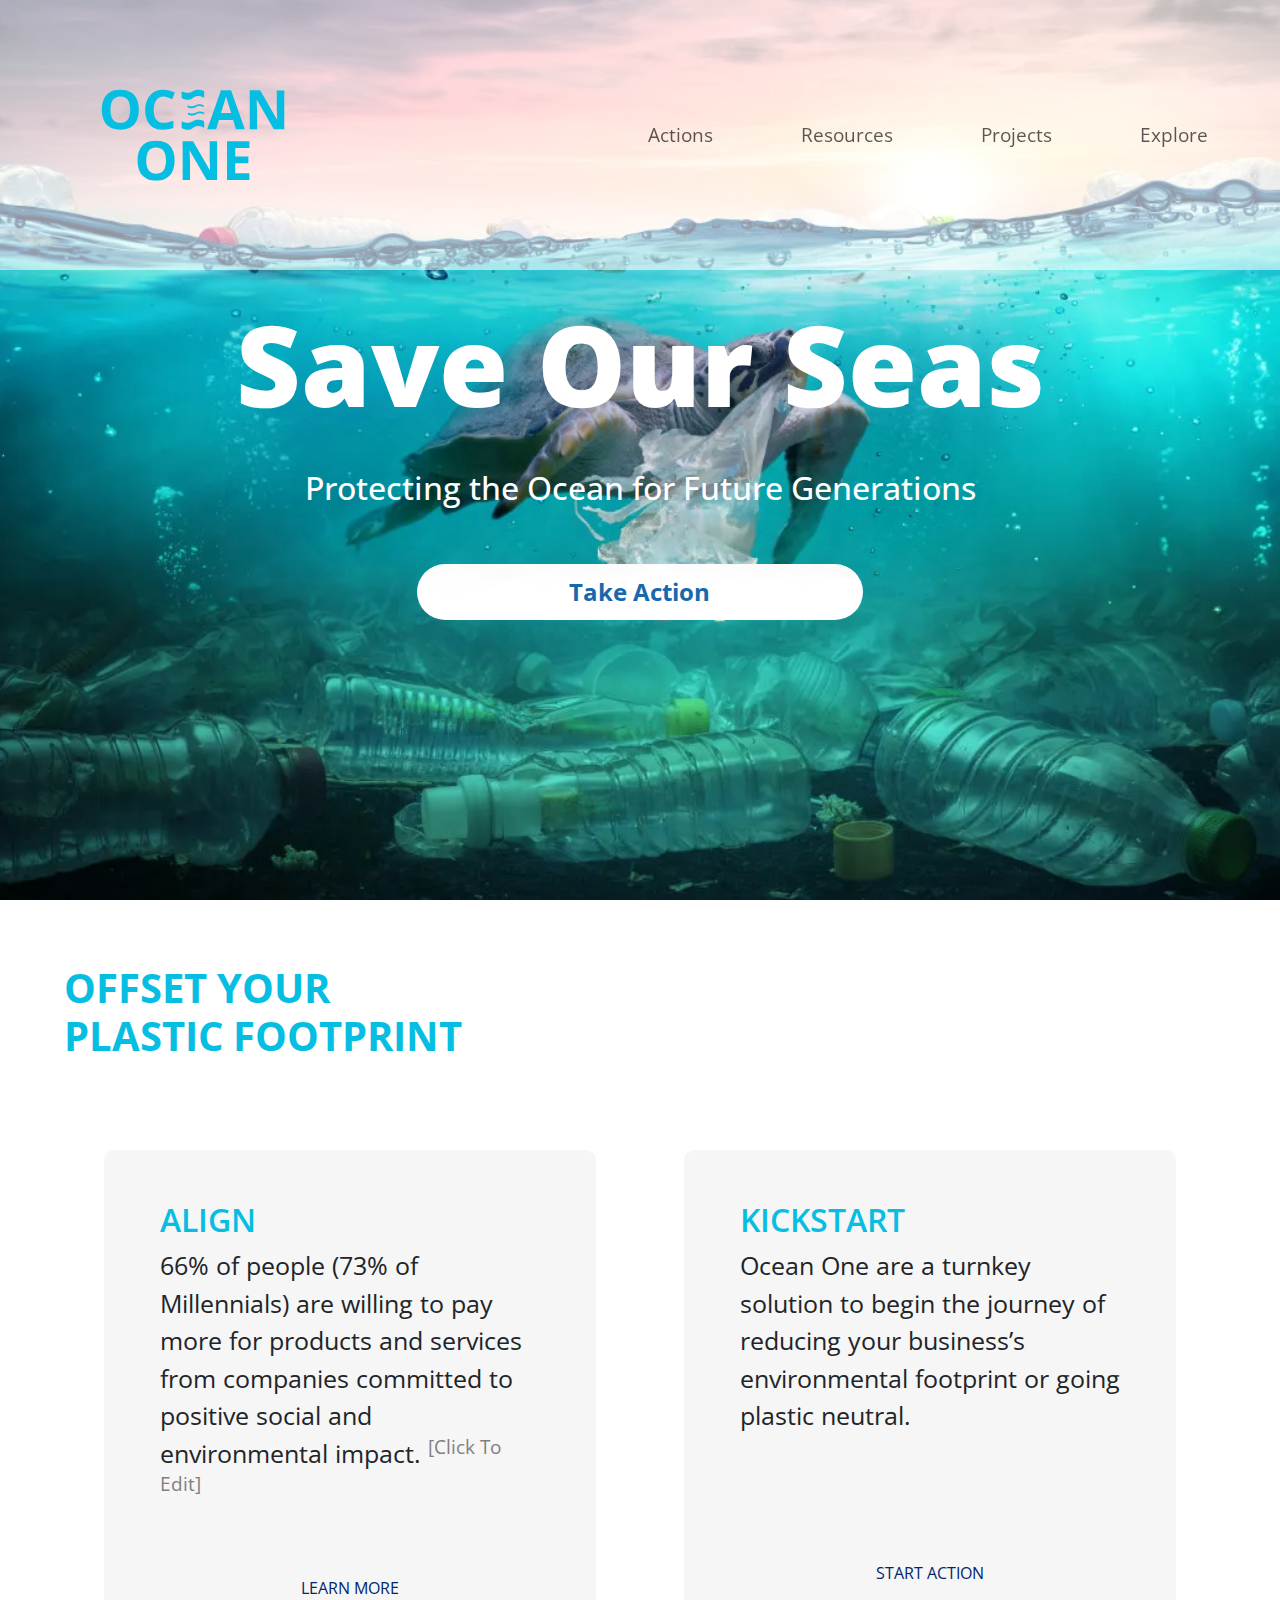
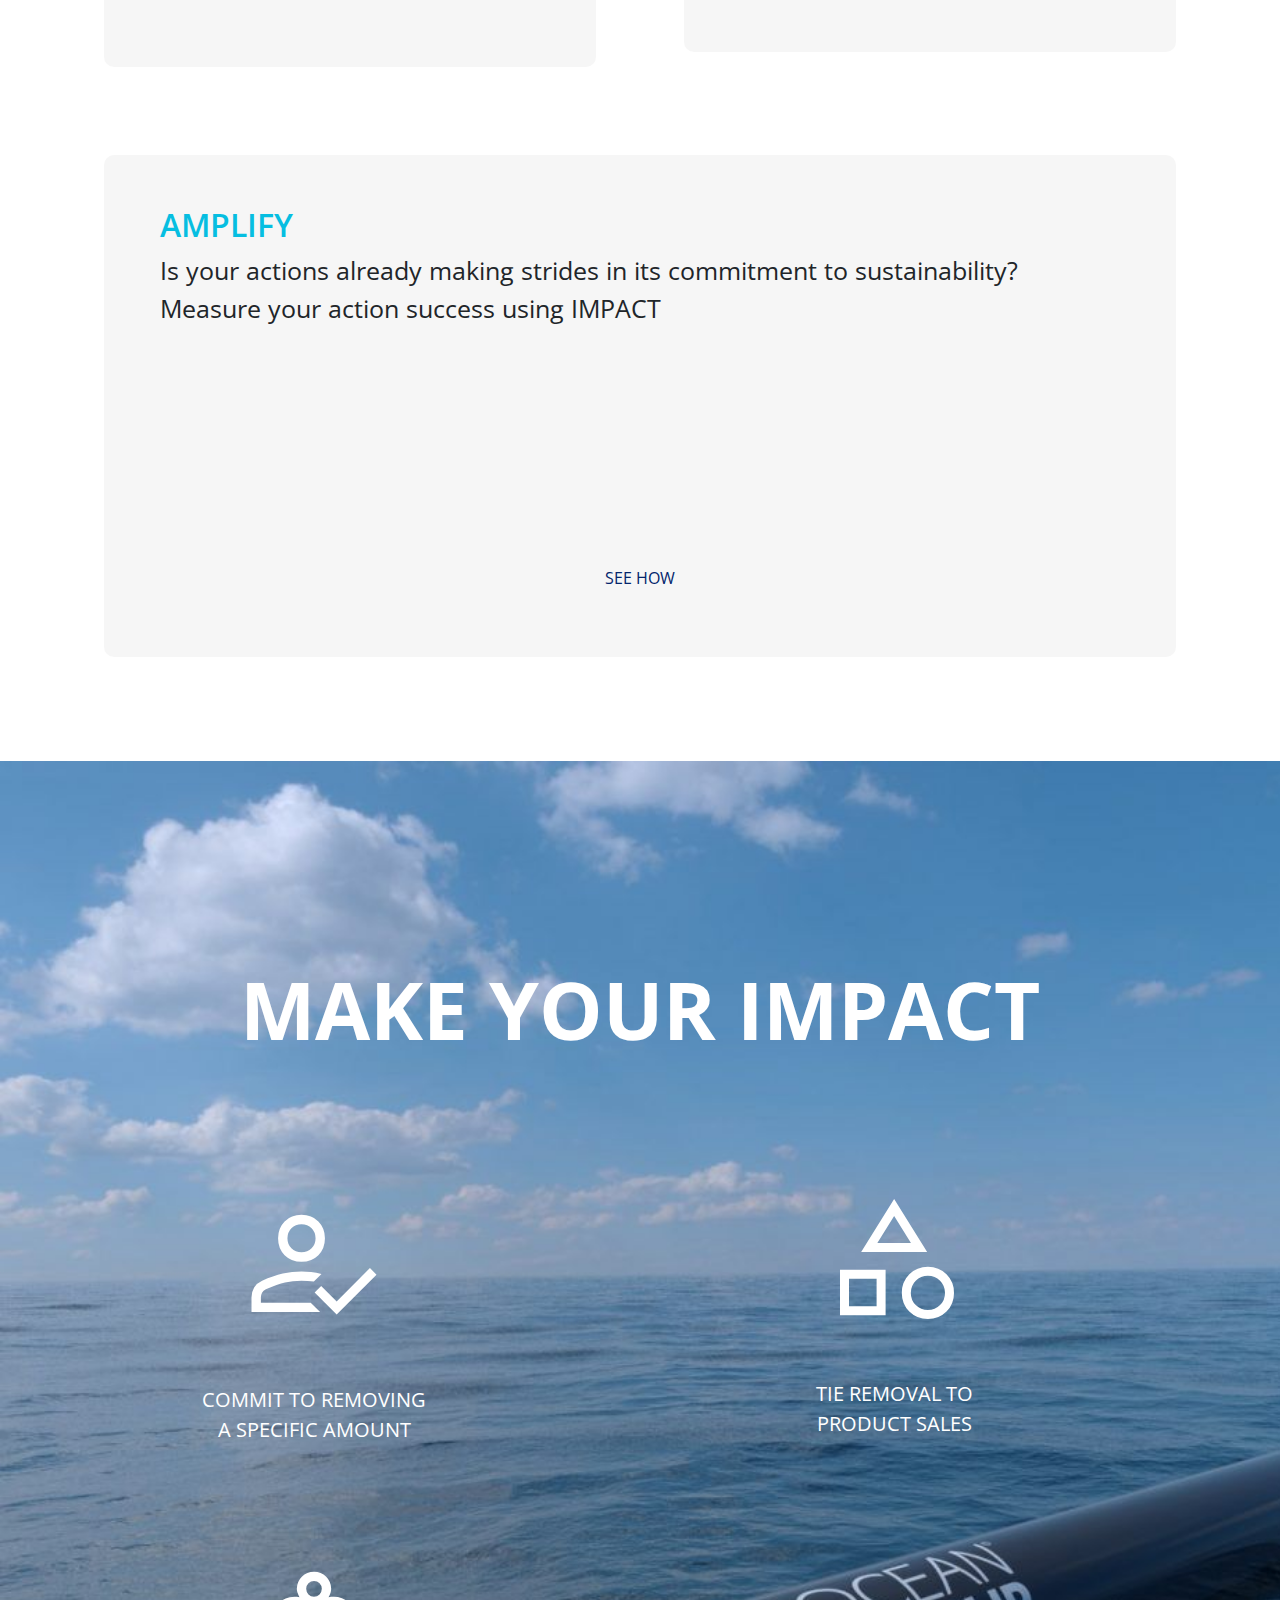
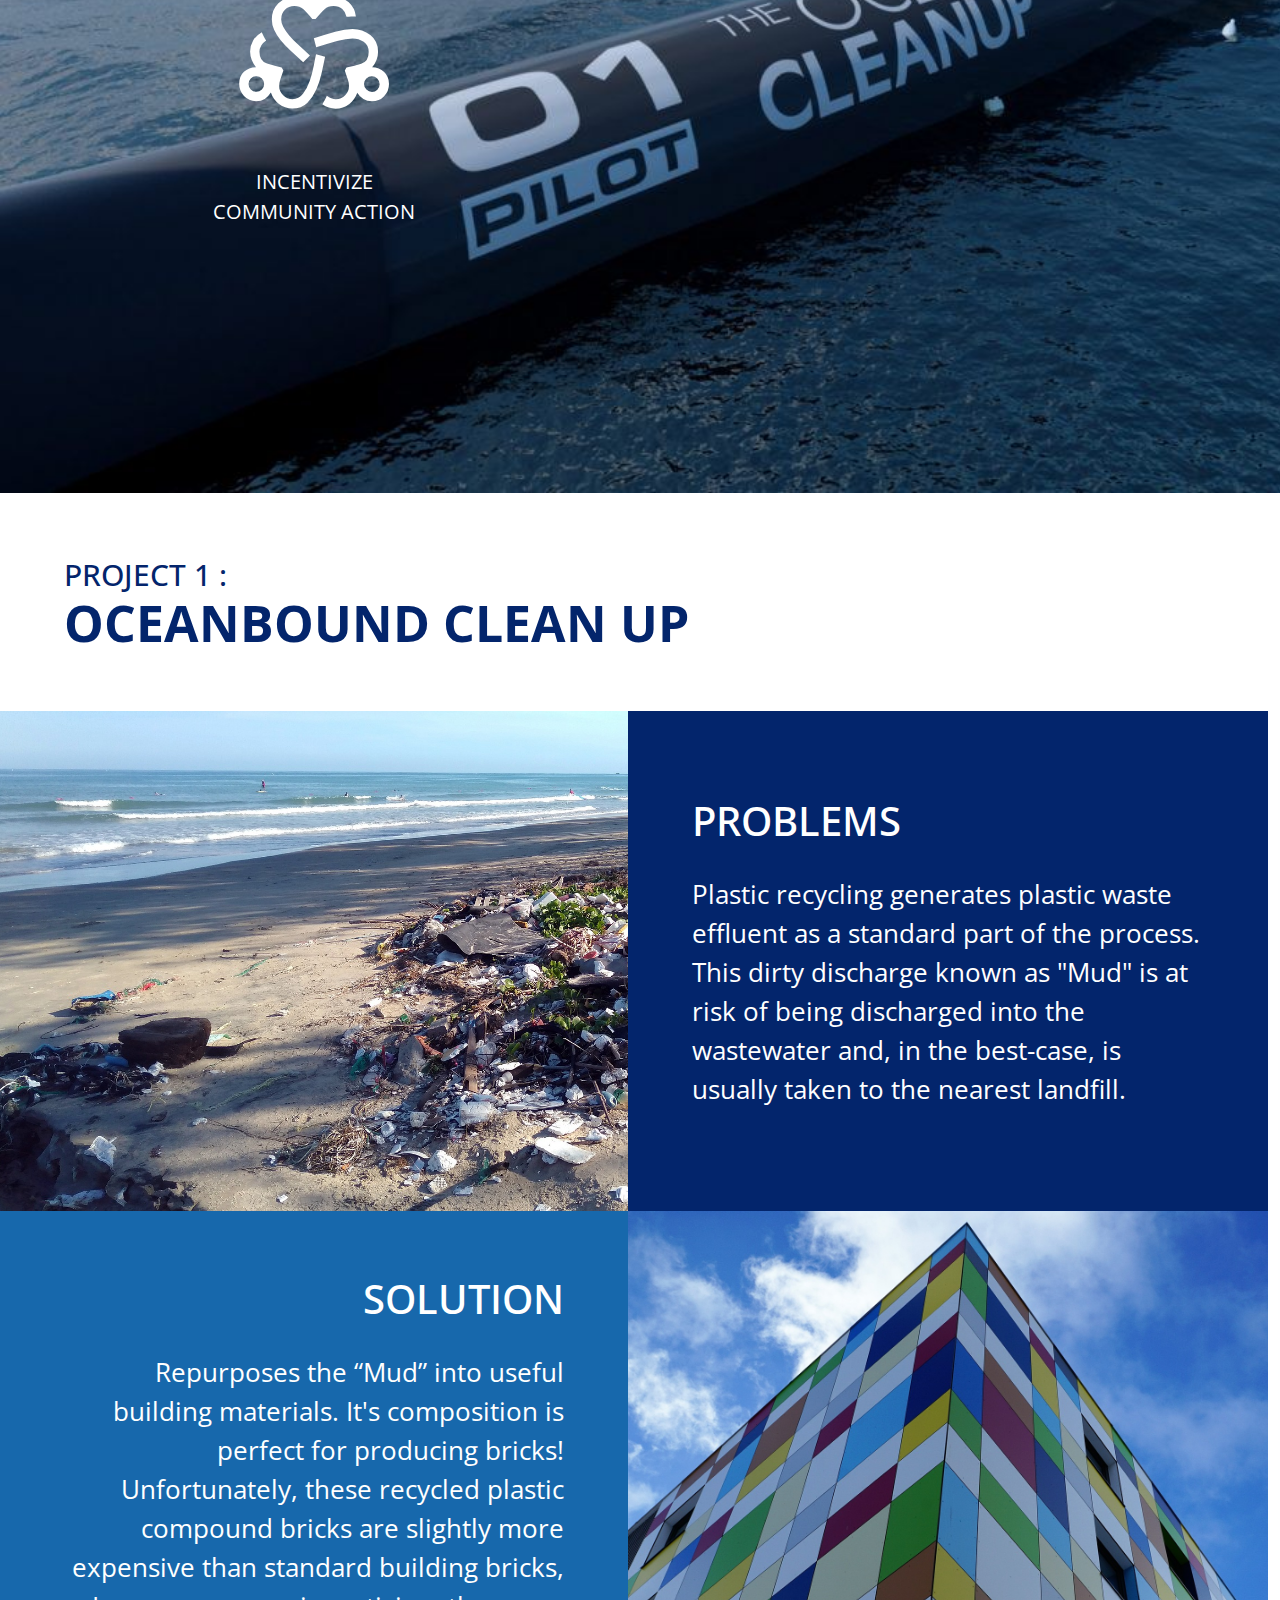
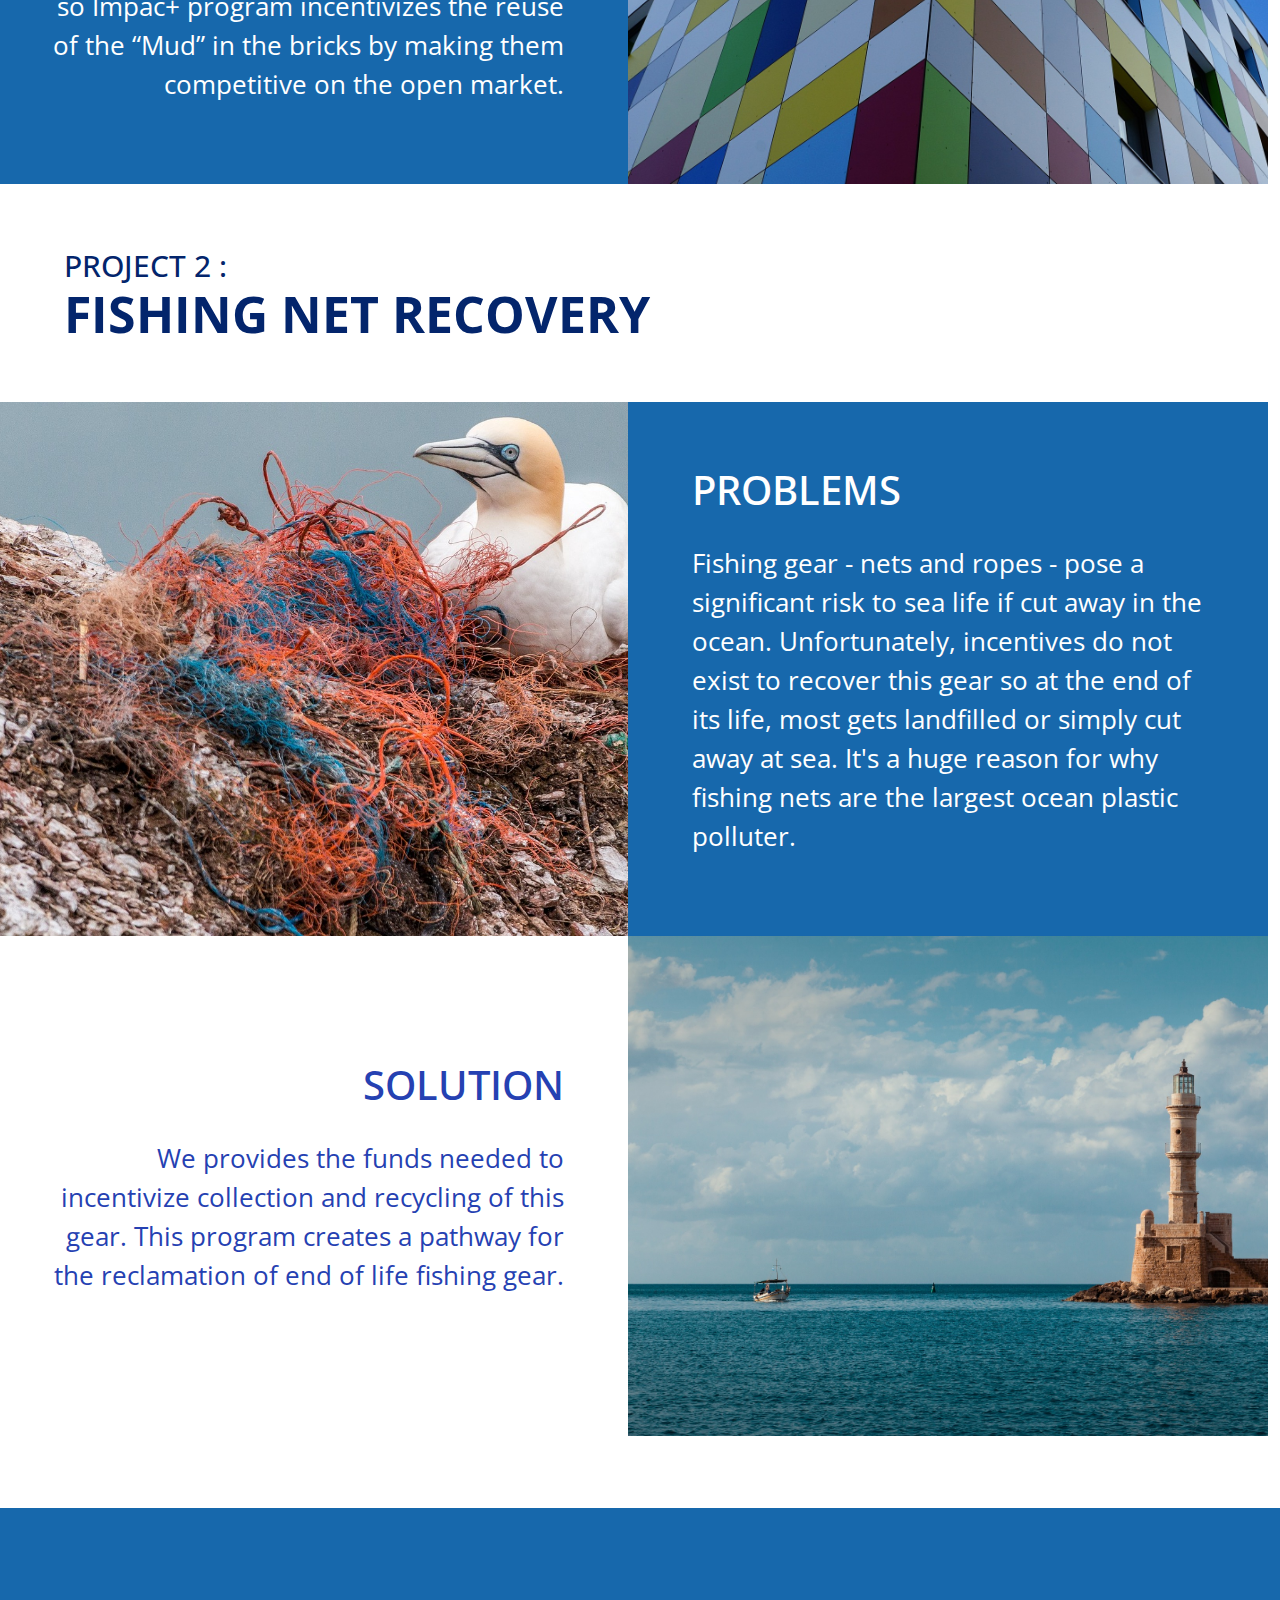
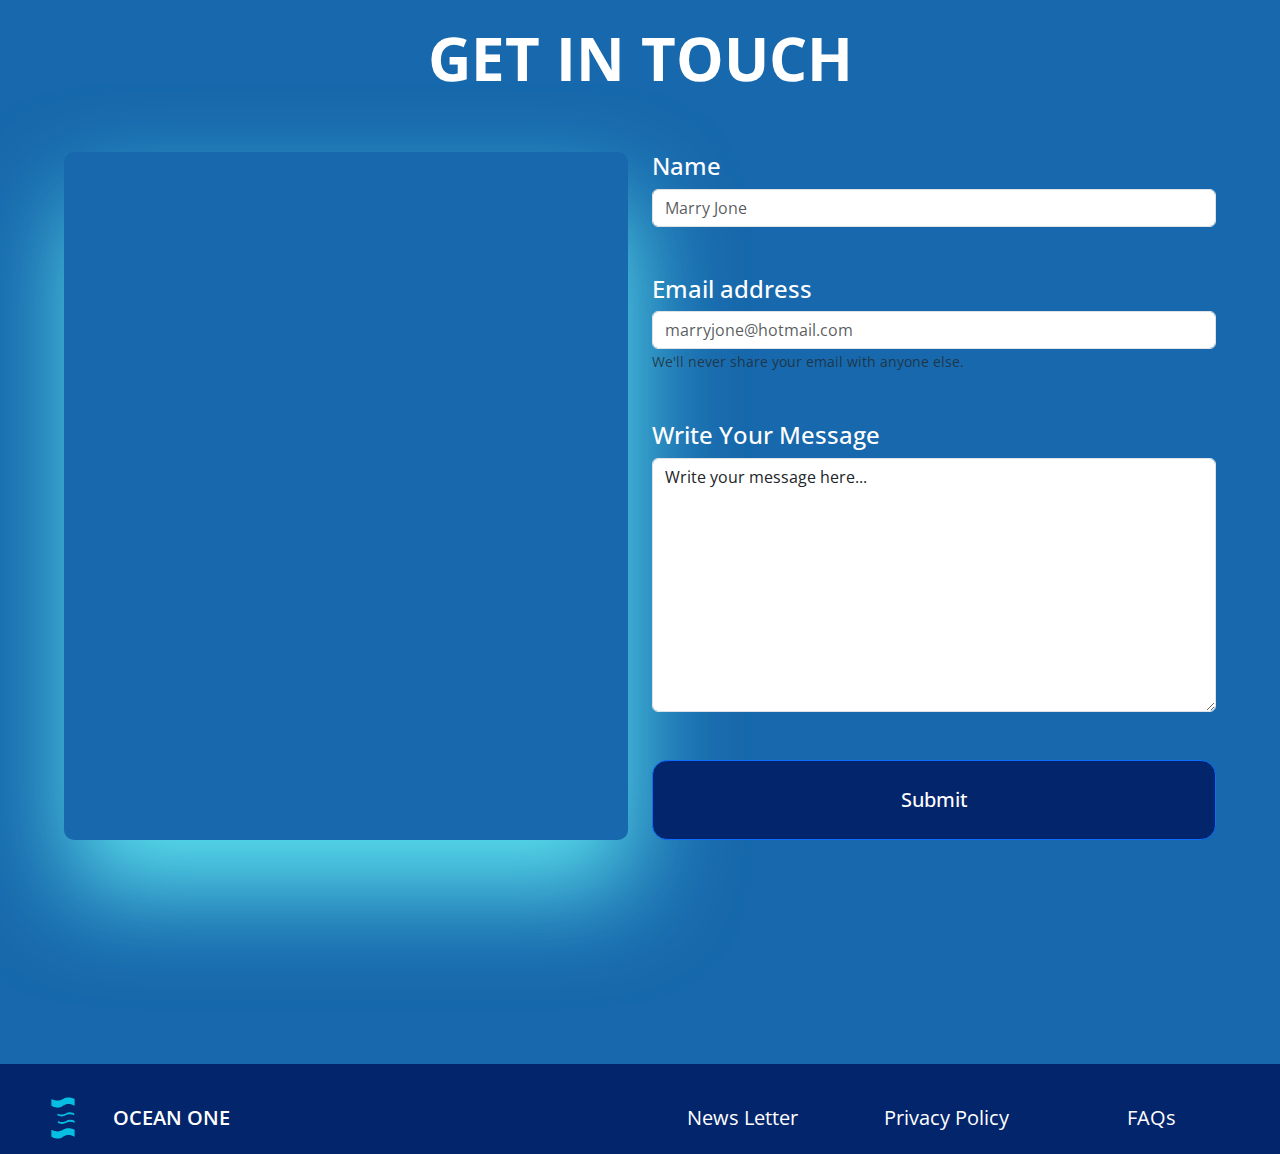
==== commit 3a920a9c: "JavaScript Tweak and CSS Configuration" ====
--- a/index.html
+++ b/index.html
@@ -42,9 +42,6 @@
     </style>
 
     <script src="/tweak/javascript/tweak.js"></script>
-    <script>
-        defaultAlign();
-    </script>
 
     <title>Ocean One: Protecting the Ocean for Future Generations</title>
 
@@ -107,13 +104,16 @@
                         <div class="top" >
                             <h2>ALIGN</h2>
                             <div class="EditableArea" id="editableTextArea">
-                                <p>66% of people (73% of Millennials) are willing to pay 
+                                <p id="ALIGN_MESSAGE">66% of people (73% of Millennials) are willing to pay 
                                     more for products and services from companies 
-                                    committed to positive social and environmental impact.</p>
+                                    committed to positive social and environmental impact.
+                                    <sup><a href='##' onclick="TextEditALIGN()">[Click To Edit]</a></sup>
+                                </p>
+                                    
                             </div>
                         </div>
                         <div class="bottom">
-                            <p>LEARN MORE | <a href="" onclick="defaultAlign()">EDIT</a></p>
+                            <p>LEARN MORE</p>
                         </div>
                     </div>
                 </button>
@@ -274,11 +274,11 @@
             <h1>GET IN TOUCH</h1>
         </div>
 
-        <div class="row">
+        <div class="row wrap">
             <div class="col">
                 <iframe src="https://www.google.com/maps/embed?pb=!1m18!1m12!1m3!1d253862.07591608533!2d106.56645034215134!3d-6.184928810497612!2m3!1f0!2f0!3f0!3m2!1i1024!2i768!4f13.1!3m3!1m2!1s0x2e69f428c455d5cd%3A0x1813f5f9363bcd6!2sCoordinating%20Ministry%20for%20Maritime%20%26%20Investment%20Affairs!5e0!3m2!1sen!2sid!4v1683366773377!5m2!1sen!2sid" 
-                    width="800" 
-                    height="800" 
+                    width="100%" 
+                    height="100%" 
                     style="border:0;" 
                     allowfullscreen="" 
                     loading="lazy" 
@@ -287,16 +287,16 @@
             </div>
 
             <div class="col">
-                <form>
+                <form id="getInTouchForm">
                     <div class="form-group">
                         <label for="Name"><h2>Name</h2></label>
-                        <input type="text" class="form-control" placeholder="Marry Jone">
+                        <input id="NameInput" type="text" class="form-control" placeholder="Marry Jone">
                     </div>
                     <br><br>
 
                     <div class="form-group">
                       <label for="Email"><h2>Email address</h2></label>
-                      <input type="email" class="form-control" id="Email" 
+                      <input type="email" class="form-control" id="EmailInput" 
                       aria-describedby="emailHelp" placeholder="marryjone@hotmail.com">
                       <small id="emailHelp" 
                       class="form-text text-muted"
@@ -308,20 +308,28 @@
                         <label for="Message"><h2>Write Your Message</h2> </label>
                         <textarea name="Message" 
                             class="form-control"
-                            id="Message" 
                             cols="30" 
                             rows="10"
+                            id="MessageInput"
                             form="contactUsForm">Write your message here...
                         </textarea>
                     </div>
                     <br><br>
-
-                    <button type="submit" class="btn btn-primary"><p>Submit</p></button>
-
+                    <button 
+                        type="submit" 
+                        class="btn btn-primary" 
+                        onclick="submitForm(event)">
+                        <p>Submit</p>
+                    </button>
                   </form>
             </div>
         </div>
-    </div>
+        <div class="result" id="resultForm"></div>
+    </div>
+
+
+
+    <!-- Footer -->
     <div class="footer">
         <div class="row">
             <div class="col">
--- a/theme/section_2.css
+++ b/theme/section_2.css
@@ -71,4 +71,23 @@
 .EditableArea{
     margin: 0;
     padding: 0;
+}
+
+.EditableArea p a{
+    color: gray;
+    text-decoration: none;
+}
+
+.EditableArea form input{
+    width: 100%; 
+    border-radius: 10px; 
+    color: white;
+    background-color: var(--PersianBlue);
+    border-width: 0;
+}
+
+.EditableArea form input:hover{
+    background-color: var(--Aero);
+    transition: 0.5s;
+    
 }--- a/theme/section_5.css
+++ b/theme/section_5.css
@@ -39,7 +39,7 @@
 .sectionFive button{
     font-size: 20;
     padding: 24px;
-    width: 360px;
+    width: 100%;
     border-radius: 15px;
     background-color: var(--RoyalBlue);
 }
@@ -53,6 +53,16 @@
     margin: 0px;
     font-size: 20px;
     font-weight: 500;
+}
+
+.sectionFive .result{
+    margin-top: 10rem;
+    font-size: 30px;
+}
+
+.sectionFive .result h2{
+    font-weight: 700;
+    font-size: 60px;
 }
 
 .footer{
@@ -104,4 +114,5 @@
 .footer .menu a:hover{
     text-decoration: none;
     color: var(--Aero);
-}+}
+
